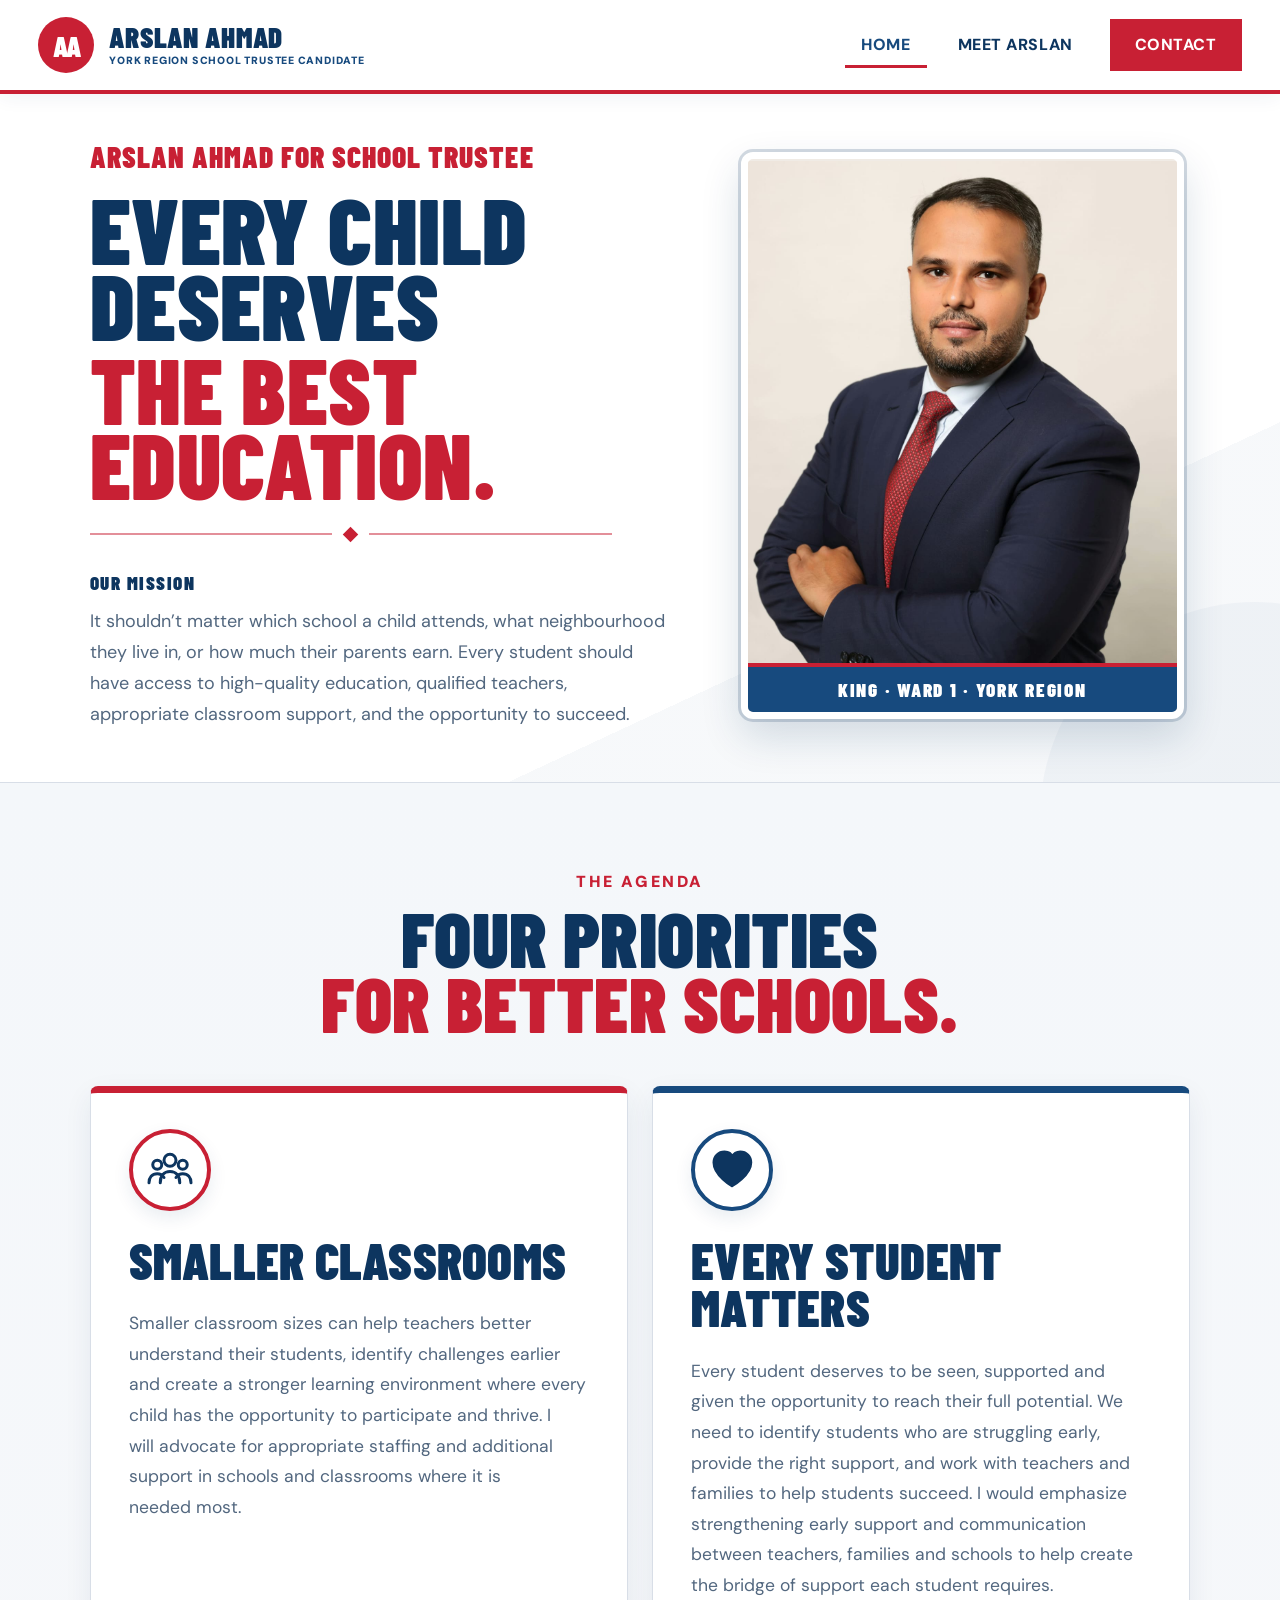
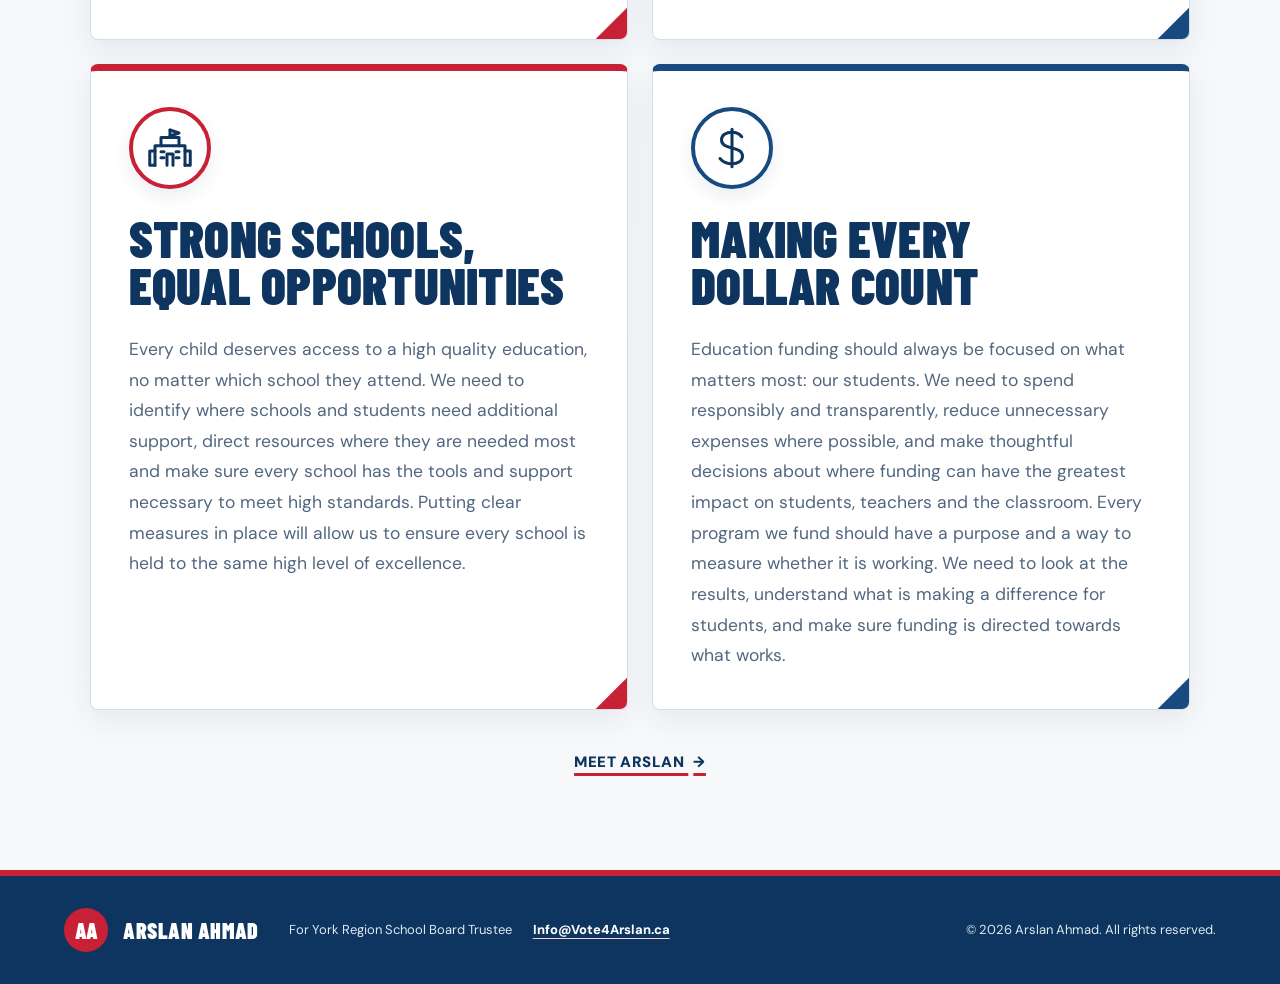
==== index.html @ 0a4aeed9 "update campaign slogan and volunteer sign up" ====
<!doctype html>
<html lang="en">

<head>
  <meta charset="UTF-8" />

  <meta
    name="viewport"
    content="width=device-width, initial-scale=1.0"
  />

  <meta
    name="description"
    content="Arslan Ahmad for York Region School Trustee — Every child deserves the best education."
  />

  <title>Arslan Ahmad | School Trustee Candidate</title>

  <link rel="preconnect" href="https://fonts.googleapis.com" />
  <link rel="preconnect" href="https://fonts.gstatic.com" crossorigin />

  <link
    href="https://fonts.googleapis.com/css2?family=Barlow+Condensed:wght@600;700;800;900&family=DM+Sans:wght@400;500;600;700;800&display=swap"
    rel="stylesheet"
  />

  <link
    rel="stylesheet"
    href="styles.css?v=20260819-9"
  />

  <link
    rel="stylesheet"
    href="home.css?v=20260819-9"
  />
</head>


<body>

  <!-- =========================
       HEADER
       ========================= -->

  <header class="site-header">

    <a
      class="brand"
      href="index.html"
      aria-label="Arslan Ahmad home"
    >

      <span class="brand-mark">
        AA
      </span>

      <span class="brand-copy">

        <strong>
          Arslan Ahmad
        </strong>

        <small>
          York Region School Trustee Candidate
        </small>

      </span>

    </a>


    <button
      class="menu-toggle"
      aria-label="Open navigation"
      aria-expanded="false"
    >
      <i></i>
      <i></i>
    </button>


    <nav aria-label="Main navigation">

      <a
        href="index.html"
        aria-current="page"
      >
        Home
      </a>

      <a href="about.html">
        Meet Arslan
      </a>

      <a
        class="nav-cta"
        href="contact.html"
      >
        Contact
      </a>

    </nav>

  </header>



  <main>

    <!-- =========================
         HERO
         ========================= -->

    <section
      class="home-hero"
      aria-labelledby="home-title"
    >

      <div class="hero-copy">

        <p class="hero-candidate-label">
          ARSLAN AHMAD FOR SCHOOL TRUSTEE
        </p>


        <h1 id="home-title">

          <span class="headline-blue">
            EVERY CHILD DESERVES
          </span>

          <span class="headline-red">
            THE BEST EDUCATION.
          </span>

        </h1>


        <div
          class="hero-accent"
          aria-hidden="true"
        >
          <span></span>
          <i></i>
          <span></span>
        </div>


        <div class="hero-mission">

          <p class="mission-label">
            OUR MISSION
          </p>

          <p>
            It shouldn’t matter which school a child attends,
            what neighbourhood they live in, or how much their
            parents earn. Every student should have access to
            high-quality education, qualified teachers,
            appropriate classroom support, and the opportunity
            to succeed.
          </p>

        </div>

      </div>


      <div class="hero-photo-column">

        <div class="hero-photo-wrap">

          <img
            class="hero-photo"
            src="arslan-ahmad.jpg"
            alt="Arslan Ahmad, candidate for York Region School Trustee"
          />

          <div class="hero-location">
            KING · WARD 1 · YORK REGION
          </div>

        </div>

      </div>

    </section>



    <!-- =========================
         FOUR PRIORITIES
         ========================= -->

    <section
      class="home-priorities"
      id="priorities"
      aria-labelledby="priorities-title"
    >

      <header class="priority-heading">

        <p class="eyebrow">
          THE AGENDA
        </p>

        <h2 id="priorities-title">
          FOUR PRIORITIES
          <span>FOR BETTER SCHOOLS.</span>
        </h2>

      </header>



      <div class="priority-grid">


        <!-- PRIORITY 1 -->

        <article class="priority-card">

          <div
            class="priority-icon"
            aria-hidden="true"
          >

            <svg
              viewBox="0 0 64 64"
              role="img"
            >
              <circle cx="32" cy="19" r="8"></circle>
              <circle cx="15" cy="25" r="6"></circle>
              <circle cx="49" cy="25" r="6"></circle>

              <path d="M19 49c0-9 5-15 13-15s13 6 13 15"></path>
              <path d="M4 49c0-7 4-12 11-12 4 0 7 2 9 5"></path>
              <path d="M60 49c0-7-4-12-11-12-4 0-7 2-9 5"></path>
            </svg>

          </div>


          <h3>
            Smaller classrooms
          </h3>

          <p>
            Smaller classroom sizes can help teachers better
            understand their students, identify challenges earlier
            and create a stronger learning environment where every
            child has the opportunity to participate and thrive.
            I will advocate for appropriate staffing and additional
            support in schools and classrooms where it is needed most.
          </p>

        </article>



        <!-- PRIORITY 2 -->

        <article class="priority-card">

          <div
            class="priority-icon"
            aria-hidden="true"
          >

            <svg
              viewBox="0 0 64 64"
              role="img"
            >
              <path
                d="M32 53S8 39 8 22c0-8 6-14 14-14 5 0 9 3 10 7 2-4 6-7 11-7 8 0 14 6 14 14 0 17-25 31-25 31Z"
              ></path>
            </svg>

          </div>


          <h3>
            Every student matters
          </h3>

          <p>
            Every student deserves to be seen, supported and given
            the opportunity to reach their full potential. We need
            to identify students who are struggling early, provide
            the right support, and work with teachers and families
            to help students succeed. I would emphasize strengthening
            early support and communication between teachers, families
            and schools to help create the bridge of support each
            student requires.
          </p>

        </article>



        <!-- PRIORITY 3 -->

        <article class="priority-card">

          <div
            class="priority-icon"
            aria-hidden="true"
          >

            <svg
              viewBox="0 0 64 64"
              role="img"
            >
              <path d="M12 55V29h40v26"></path>

              <path d="M20 29V18h24v11"></path>

              <path d="M28 55V40h8v15"></path>

              <path d="M12 36H5v19h7"></path>
              <path d="M52 36h7v19h-7"></path>

              <path d="M32 18V8"></path>
              <path d="M32 8l12 4-12 4"></path>

              <path d="M20 37h4"></path>
              <path d="M40 37h4"></path>
              <path d="M20 45h4"></path>
              <path d="M40 45h4"></path>
            </svg>

          </div>


          <h3>
            Strong schools,<br />
            equal opportunities
          </h3>

          <p>
            Every child deserves access to a high quality education,
            no matter which school they attend. We need to identify
            where schools and students need additional support,
            direct resources where they are needed most and make
            sure every school has the tools and support necessary
            to meet high standards. Putting clear measures in place
            will allow us to ensure every school is held to the same
            high level of excellence.
          </p>

        </article>



        <!-- PRIORITY 4 -->

        <article class="priority-card">

          <div
            class="priority-icon"
            aria-hidden="true"
          >

            <svg
              viewBox="0 0 64 64"
              role="img"
            >
              <path d="M32 7v50"></path>

              <path
                d="M45 17c-3-4-7-6-13-6-8 0-14 4-14 10 0 7 6 9 14 11 8 2 14 4 14 11 0 6-6 10-14 10-7 0-12-2-16-7"
              ></path>
            </svg>

          </div>


          <h3>
            Making every<br />
            dollar count
          </h3>

          <p>
            Education funding should always be focused on what
            matters most: our students. We need to spend responsibly
            and transparently, reduce unnecessary expenses where
            possible, and make thoughtful decisions about where
            funding can have the greatest impact on students,
            teachers and the classroom. Every program we fund
            should have a purpose and a way to measure whether it
            is working. We need to look at the results, understand
            what is making a difference for students, and make sure
            funding is directed towards what works.
          </p>

        </article>


      </div>


      <a
        class="priority-more"
        href="about.html"
      >
        Meet Arslan
        <span>→</span>
      </a>

    </section>

  </main>



  <!-- =========================
       FOOTER
       ========================= -->

  <footer>

    <a
      class="brand"
      href="index.html"
    >

      <span class="brand-mark">
        AA
      </span>

      <span class="brand-copy">

        <strong>
          Arslan Ahmad
        </strong>

        <small>
          York Region School Trustee Candidate
        </small>

      </span>

    </a>


    <div class="footer-meta">

      <p>
        For York Region School Board Trustee
      </p>

      <a href="mailto:Info@Vote4Arslan.ca">
        Info@Vote4Arslan.ca
      </a>

    </div>


    <p class="footer-copy">
      © <span id="year"></span>
      Arslan Ahmad. All rights reserved.
    </p>

  </footer>


  <script src="script.js"></script>

</body>

</html>
---- styles.css ----
:root {
  --navy: #174A7E;
  --navy-deep: #0D355F;
  --navy-soft: #356A98;

  --red: #C82034;
  --red-dark: #A9182A;
  --red-soft: #F3D2D8;

  --white: #FFFFFF;
  --off-white: #F7F8FA;
  --ink: #172033;
  --muted: #52677F;
  --line: #D8DEE7;

  --focus: #F0B323;

  --shadow: 0 20px 50px rgba(13, 53, 95, 0.10);
}


/* =========================
   GLOBAL
   ========================= */

* {
  box-sizing: border-box;
}

html {
  scroll-behavior: smooth;
}

body {
  margin: 0;

  background: var(--off-white);
  color: var(--ink);

  font-family: 'DM Sans', sans-serif;

  /*
    Increased from the smaller previous
    sizing for better readability.
  */
  font-size: 18px;
  line-height: 1.7;
}

img {
  display: block;
  max-width: 100%;
}

a,
button,
input {
  transition:
    color 0.18s ease,
    background-color 0.18s ease,
    border-color 0.18s ease,
    transform 0.18s ease,
    box-shadow 0.18s ease;
}

a:focus-visible,
button:focus-visible,
input:focus-visible {
  outline: 3px solid var(--focus);
  outline-offset: 4px;
}

::selection {
  background: var(--red-soft);
  color: var(--navy-deep);
}

h1,
h2,
h3 {
  font-family: 'Barlow Condensed', sans-serif;
  text-transform: uppercase;
}

p {
  text-wrap: pretty;
}

.eyebrow {
  margin: 0 0 14px;

  color: var(--red);

  font-size: 14px;
  font-weight: 900;

  letter-spacing: 0.16em;

  text-transform: uppercase;
}


/* =========================
   HEADER
   ========================= */

.site-header {
  position: relative;
  z-index: 50;

  min-height: 94px;

  display: flex;
  align-items: stretch;
  justify-content: space-between;

  background: var(--white);

  border-bottom: 4px solid var(--red);

  box-shadow:
    0
    4px
    18px
    rgba(13, 53, 95, 0.06);
}


/* =========================
   BRAND
   ========================= */

.brand {
  display: flex;
  align-items: center;

  gap: 15px;

  padding:
    15px
    max(3vw, 28px);

  color: var(--navy-deep);

  text-decoration: none;
  text-transform: uppercase;
}

.brand-mark {
  width: 56px;
  height: 56px;

  display: grid;
  place-items: center;

  flex: 0 0 auto;

  border-radius: 50%;

  background: var(--red);
  color: var(--white);

  font-family: 'Barlow Condensed', sans-serif;

  font-size: 29px;
  font-weight: 900;

  line-height: 1;

  letter-spacing: -0.04em;
}

.brand-copy {
  display: grid;

  gap: 4px;

  line-height: 1;
}

.brand-copy strong {
  color: var(--navy-deep);

  font-family: 'Barlow Condensed', sans-serif;

  font-size: 29px;
  font-weight: 900;

  letter-spacing: 0.025em;
}

.brand-copy small {
  color: var(--navy);

  /*
    Bigger because the subtitle is important,
    especially now that it includes Candidate.
  */
  font-size: 10.5px;
  font-weight: 900;

  line-height: 1.2;

  letter-spacing: 0.075em;
}


/* =========================
   NAVIGATION
   ========================= */

.site-header nav {
  display: flex;
  align-items: center;

  gap: 15px;

  padding:
    0
    max(3vw, 28px);
}

.site-header nav a {
  padding:
    13px
    16px
    10px;

  color: var(--navy-deep);

  border-bottom:
    3px
    solid
    transparent;

  /*
    Increased from the previous 14px.
  */
  font-size: 16px;
  font-weight: 800;

  line-height: 1.2;

  letter-spacing: 0.035em;

  text-decoration: none;
  text-transform: uppercase;
}

.site-header nav a:hover,
.site-header nav a[aria-current="page"] {
  color: var(--navy);

  border-bottom-color: var(--red);
}

.site-header nav .nav-cta {
  margin-left: 6px;

  padding:
    14px
    23px;

  background: var(--red);
  color: var(--white);

  border:
    2px
    solid
    var(--red);
}

.site-header nav .nav-cta:hover,
.site-header nav .nav-cta[aria-current="page"] {
  background: var(--red-dark);
  color: var(--white);

  border-color: var(--red-dark);

  transform: translateY(-1px);
}


/* =========================
   MOBILE MENU
   ========================= */

.menu-toggle {
  display: none;

  align-self: center;

  margin-right: 22px;

  padding: 8px;

  background: transparent;

  border: 0;

  cursor: pointer;
}

.menu-toggle i {
  display: block;

  width: 30px;
  height: 3px;

  margin: 5px 0;

  background: var(--navy-deep);
}


/* =========================
   BUTTONS
   ========================= */

.button {
  display: inline-flex;
  align-items: center;
  justify-content: center;

  gap: 13px;

  min-height: 52px;

  padding:
    14px
    22px;

  border:
    2px
    solid
    transparent;

  font-family: 'DM Sans', sans-serif;

  font-size: 14px;
  font-weight: 900;

  letter-spacing: 0.05em;

  text-decoration: none;
  text-transform: uppercase;

  cursor: pointer;
}

.button-primary {
  background: var(--red);
  color: var(--white);

  border-color: var(--red);
}

.button-primary:hover {
  background: var(--red-dark);

  border-color: var(--red-dark);

  transform: translateY(-2px);
}

.button-light {
  background: var(--white);
  color: var(--navy-deep);

  border-color: var(--white);
}

.button-light:hover {
  background: var(--red-soft);

  border-color: var(--red-soft);

  transform: translateY(-2px);
}


/* =========================
   FOOTER
   ========================= */

footer {
  display: grid;

  grid-template-columns:
    auto
    1fr
    auto;

  align-items: center;

  gap: 30px;

  padding:
    32px
    max(5vw, 30px);

  background: var(--navy-deep);
  color: #DFE8F1;

  border-top:
    6px
    solid
    var(--red);

  font-size: 13px;
}

footer .brand {
  padding: 0;
}

footer .brand-mark {
  width: 44px;
  height: 44px;

  font-size: 22px;
}

footer .brand-copy strong {
  color: var(--white);

  font-size: 22px;
}

footer .brand-copy small {
  display: none;
}

.footer-meta {
  display: flex;
  align-items: center;

  gap: 21px;
}

footer p {
  margin: 0;
}

footer a:not(.brand) {
  color: var(--white);

  font-weight: 800;

  text-decoration-color: var(--red-soft);

  text-underline-offset: 4px;
}

footer a:not(.brand):hover {
  color: var(--red-soft);
}

.footer-copy {
  text-align: right;
}


/* =========================
   ACCESSIBILITY
   ========================= */

.sr-only {
  position: absolute;

  width: 1px;
  height: 1px;

  padding: 0;
  margin: -1px;

  overflow: hidden;

  clip: rect(0, 0, 0, 0);

  white-space: nowrap;

  border: 0;
}


/* =========================
   TABLET / MOBILE
   ========================= */

@media (max-width: 900px) {

  .site-header {
    min-height: 80px;
  }

  .brand {
    padding:
      12px
      20px;
  }

  .brand-mark {
    width: 48px;
    height: 48px;

    font-size: 24px;
  }

  .brand-copy strong {
    font-size: 24px;
  }

  .brand-copy small {
    display: none;
  }

  .menu-toggle {
    display: block;
  }

  .site-header nav {
    display: none;

    position: absolute;

    top: 80px;

    left: 0;
    right: 0;

    flex-direction: column;
    align-items: stretch;

    gap: 3px;

    padding: 22px;

    background: var(--white);

    border-bottom:
      5px
      solid
      var(--red);

    box-shadow: var(--shadow);
  }

  .site-header nav.open {
    display: flex;
  }

  .site-header nav a {
    padding:
      14px
      11px;

    font-size: 17px;

    border-bottom:
      1px
      solid
      var(--line);
  }

  .site-header nav .nav-cta {
    margin:
      8px
      0
      0;

    text-align: center;
  }

  footer {
    grid-template-columns: 1fr;

    gap: 16px;
  }

  .footer-meta {
    flex-wrap: wrap;
  }

  .footer-copy {
    text-align: left;
  }
}


@media (max-width: 520px) {

  body {
    font-size: 17px;
  }

  .brand-copy strong {
    font-size: 21px;
  }

  footer {
    padding:
      27px
      22px;
  }
}
---- home.css ----
/* =========================================================
   HOMEPAGE HERO
   ========================================================= */

.home-hero {
  position: relative;

  display: grid;

  grid-template-columns:
    minmax(0, 1.12fr)
    minmax(380px, 0.88fr);

  align-items: center;

  gap: clamp(40px, 5vw, 80px);

  padding:
    48px
    max(7vw, 48px)
    52px;

  overflow: hidden;

  background:
    linear-gradient(
      155deg,
      transparent 0%,
      transparent 72%,
      rgba(23, 74, 126, 0.035) 72%,
      rgba(23, 74, 126, 0.035) 100%
    ),
    var(--white);

  border-bottom:
    1px
    solid
    var(--line);
}


.home-hero::after {
  content: '';

  position: absolute;

  width: 430px;
  height: 430px;

  right: -190px;
  bottom: -250px;

  border-radius: 50%;

  background:
    rgba(23, 74, 126, 0.035);

  pointer-events: none;
}


/* =========================
   HERO COPY
   ========================= */

.hero-copy {
  position: relative;

  z-index: 2;

  width: 100%;
  max-width: 850px;
}


.hero-candidate-label {
  margin:
    0
    0
    20px;

  color: var(--red);

  font-family:
    'Barlow Condensed',
    sans-serif;

  font-size:
    clamp(25px, 2.3vw, 35px);

  font-weight: 900;

  line-height: 1;

  letter-spacing: 0.035em;

  text-transform: uppercase;
}


/* =========================
   MAIN SLOGAN
   ========================= */

.hero-copy h1 {
  margin: 0;

  font-family:
    'Barlow Condensed',
    sans-serif;

  font-size:
    clamp(72px, 7.2vw, 112px);

  font-weight: 900;

  line-height: 0.82;

  letter-spacing: 0.005em;

  text-transform: uppercase;
}


.hero-copy h1 span {
  display: block;
}


.headline-blue {
  color: var(--navy-deep);
}


.headline-red {
  margin-top: 8px;

  color: var(--red);
}


/* =========================
   ACCENT DIVIDER
   ========================= */

.hero-accent {
  display: flex;

  align-items: center;

  gap: 13px;

  width: min(590px, 90%);

  margin-top: 27px;
}


.hero-accent span {
  height: 2px;

  flex: 1;

  background: var(--red);

  opacity: 0.5;
}


.hero-accent i {
  width: 11px;
  height: 11px;

  flex: 0 0 auto;

  background: var(--red);

  transform: rotate(45deg);
}


/* =========================
   MISSION
   ========================= */

.hero-mission {
  max-width: 680px;

  margin-top: 27px;
}


.mission-label {
  margin:
    0
    0
    7px;

  color: var(--navy-deep);

  font-family:
    'Barlow Condensed',
    sans-serif;

  font-size: 19px;

  font-weight: 900;

  letter-spacing: 0.08em;

  text-transform: uppercase;
}


.hero-mission > p:last-child {
  margin: 0;

  color: var(--muted);

  font-size: 18px;

  line-height: 1.72;
}


/* =========================
   PHOTO
   ========================= */

.hero-photo-column {
  position: relative;

  z-index: 2;

  display: flex;

  align-items: center;
  justify-content: center;

  min-width: 0;
}


.hero-photo-wrap {
  position: relative;

  width: auto;

  height: min(63vh, 600px);

  aspect-ratio: 1249 / 1600;

  max-width: 100%;

  background: #F0EBE5;

  border:
    7px
    solid
    var(--white);

  border-radius: 12px;

  outline:
    3px
    solid
    rgba(13, 53, 95, 0.18);

  box-shadow:
    0
    17px
    40px
    rgba(13, 53, 95, 0.16);

  overflow: hidden;
}


.hero-photo {
  width: 100%;
  height: 100%;

  object-fit: contain;

  object-position: center;
}


.hero-location {
  position: absolute;

  left: 0;
  right: 0;
  bottom: 0;

  padding:
    13px
    15px;

  background: var(--navy);

  color: var(--white);

  font-family:
    'Barlow Condensed',
    sans-serif;

  font-size:
    clamp(16px, 1.5vw, 20px);

  font-weight: 900;

  line-height: 1;

  letter-spacing: 0.09em;

  text-align: center;

  text-transform: uppercase;

  border-top:
    4px
    solid
    var(--red);
}


/* =========================================================
   PRIORITIES
   ========================================================= */

.home-priorities {
  padding:
    85px
    max(7vw, 40px)
    95px;

  background:
    linear-gradient(
      to bottom,
      #F4F7FA,
      var(--off-white)
    );
}


/* =========================
   PRIORITY HEADING
   ========================= */

.priority-heading {
  width: min(950px, 100%);

  margin: 0 auto;

  text-align: center;
}


.priority-heading .eyebrow {
  margin-bottom: 10px;

  font-size: 16px;
}


.priority-heading h2 {
  margin: 0;

  color: var(--navy-deep);

  font-size:
    clamp(58px, 6vw, 88px);

  font-weight: 900;

  line-height: 0.85;

  letter-spacing: 0.005em;
}


.priority-heading h2 span {
  display: block;

  color: var(--red);
}


/* =========================================================
   PRIORITY GRID
   ========================================================= */

.priority-grid {
  display: grid;

  grid-template-columns:
    repeat(2, minmax(0, 1fr));

  gap: 24px;

  width: min(1220px, 100%);

  margin:
    50px
    auto
    0;
}


/* =========================
   PRIORITY CARD
   ========================= */

.priority-card {
  position: relative;

  min-height: 470px;

  padding:
    36px
    38px
    38px;

  overflow: hidden;

  background: var(--white);

  border:
    1px
    solid
    var(--line);

  border-top:
    7px
    solid
    var(--red);

  border-radius: 8px;

  box-shadow:
    0
    10px
    28px
    rgba(13, 53, 95, 0.075);
}


.priority-card:nth-child(even) {
  border-top-color: var(--navy);
}


/* =========================
   FLYER-STYLE ICONS
   ========================= */

.priority-icon {
  width: 82px;
  height: 82px;

  display: grid;

  place-items: center;

  margin-bottom: 25px;

  border-radius: 50%;

  background: var(--white);

  border:
    4px
    solid
    var(--red);

  color: var(--navy-deep);

  box-shadow:
    0
    7px
    18px
    rgba(13, 53, 95, 0.09);
}


.priority-card:nth-child(even)
.priority-icon {
  border-color: var(--navy);
}


.priority-icon svg {
  width: 48px;
  height: 48px;

  fill: none;

  stroke: currentColor;

  stroke-width: 4;

  stroke-linecap: round;

  stroke-linejoin: round;
}


/* Heart works better filled */

.priority-card:nth-child(2)
.priority-icon svg {
  fill: var(--navy-deep);

  stroke: var(--navy-deep);
}


/* =========================
   CARD TITLES
   ========================= */

.priority-card h3 {
  margin: 0;

  color: var(--navy-deep);

  font-size:
    clamp(39px, 4vw, 53px);

  font-weight: 900;

  line-height: 0.93;

  letter-spacing: 0.005em;
}


/* =========================
   CARD TEXT
   ========================= */

.priority-card p {
  margin:
    25px
    0
    0;

  color: var(--muted);

  font-size: 17.5px;

  line-height: 1.75;
}


/* Decorative corner */

.priority-card::after {
  content: '';

  position: absolute;

  right: -27px;
  bottom: -27px;

  width: 50px;
  height: 50px;

  background: var(--red);

  transform: rotate(45deg);
}


.priority-card:nth-child(even)::after {
  background: var(--navy);
}


/* =========================
   MEET ARSLAN LINK
   ========================= */

.priority-more {
  display: block;

  width: max-content;
  max-width: 100%;

  margin:
    40px
    auto
    0;

  color: var(--navy-deep);

  font-size: 15px;

  font-weight: 900;

  letter-spacing: 0.04em;

  text-decoration: underline;

  text-decoration-color: var(--red);

  text-decoration-thickness: 3px;

  text-underline-offset: 6px;

  text-transform: uppercase;
}


.priority-more span {
  margin-left: 5px;
}


.priority-more:hover {
  color: var(--red);
}


/* =========================================================
   TABLET
   ========================================================= */

@media (max-width: 1050px) {

  .home-hero {
    grid-template-columns:
      minmax(0, 1fr)
      minmax(320px, 0.8fr);

    gap: 38px;

    padding-top: 55px;
    padding-bottom: 60px;
  }


  .hero-copy h1 {
    font-size:
      clamp(64px, 7vw, 90px);
  }


  .hero-candidate-label {
    font-size: 24px;
  }


  .hero-photo-wrap {
    height:
      min(58vh, 530px);
  }


  .priority-card {
    min-height: 0;
  }

}


/* =========================================================
   MOBILE
   ========================================================= */

@media (max-width: 760px) {

  .home-hero {
    grid-template-columns: 1fr;

    gap: 38px;

    padding:
      45px
      22px
      58px;
  }


  .hero-copy {
    max-width: none;
  }


  .hero-candidate-label {
    margin-bottom: 17px;

    font-size: 22px;
  }


  .hero-copy h1 {
    font-size:
      clamp(54px, 16vw, 73px);
  }


  .hero-accent {
    margin-top: 23px;
  }


  .hero-mission > p:last-child {
    font-size: 17px;
  }


  .hero-photo-wrap {
    width:
      min(100%, 430px);

    height: auto;

    aspect-ratio:
      1249 / 1600;
  }


  .hero-location {
    font-size: 14px;
  }


  .home-priorities {
    padding:
      68px
      22px
      78px;
  }


  .priority-heading {
    text-align: left;
  }


  .priority-heading .eyebrow {
    font-size: 14px;
  }


  .priority-heading h2 {
    font-size: 57px;
  }


  .priority-grid {
    grid-template-columns: 1fr;

    margin-top: 38px;
  }


  .priority-card {
    min-height: 0;

    padding:
      30px
      25px
      30px;
  }


  .priority-icon {
    width: 72px;
    height: 72px;

    margin-bottom: 22px;
  }


  .priority-icon svg {
    width: 42px;
    height: 42px;
  }


  .priority-card h3 {
    font-size: 40px;
  }


  .priority-card p {
    font-size: 17px;
  }


  .priority-more {
    margin-left: 0;
  }

}


/* =========================================================
   SMALL PHONES
   ========================================================= */

@media (max-width: 430px) {

  .hero-candidate-label {
    font-size: 19px;
  }


  .hero-copy h1 {
    font-size: 51px;
  }


  .priority-heading h2 {
    font-size: 51px;
  }

}
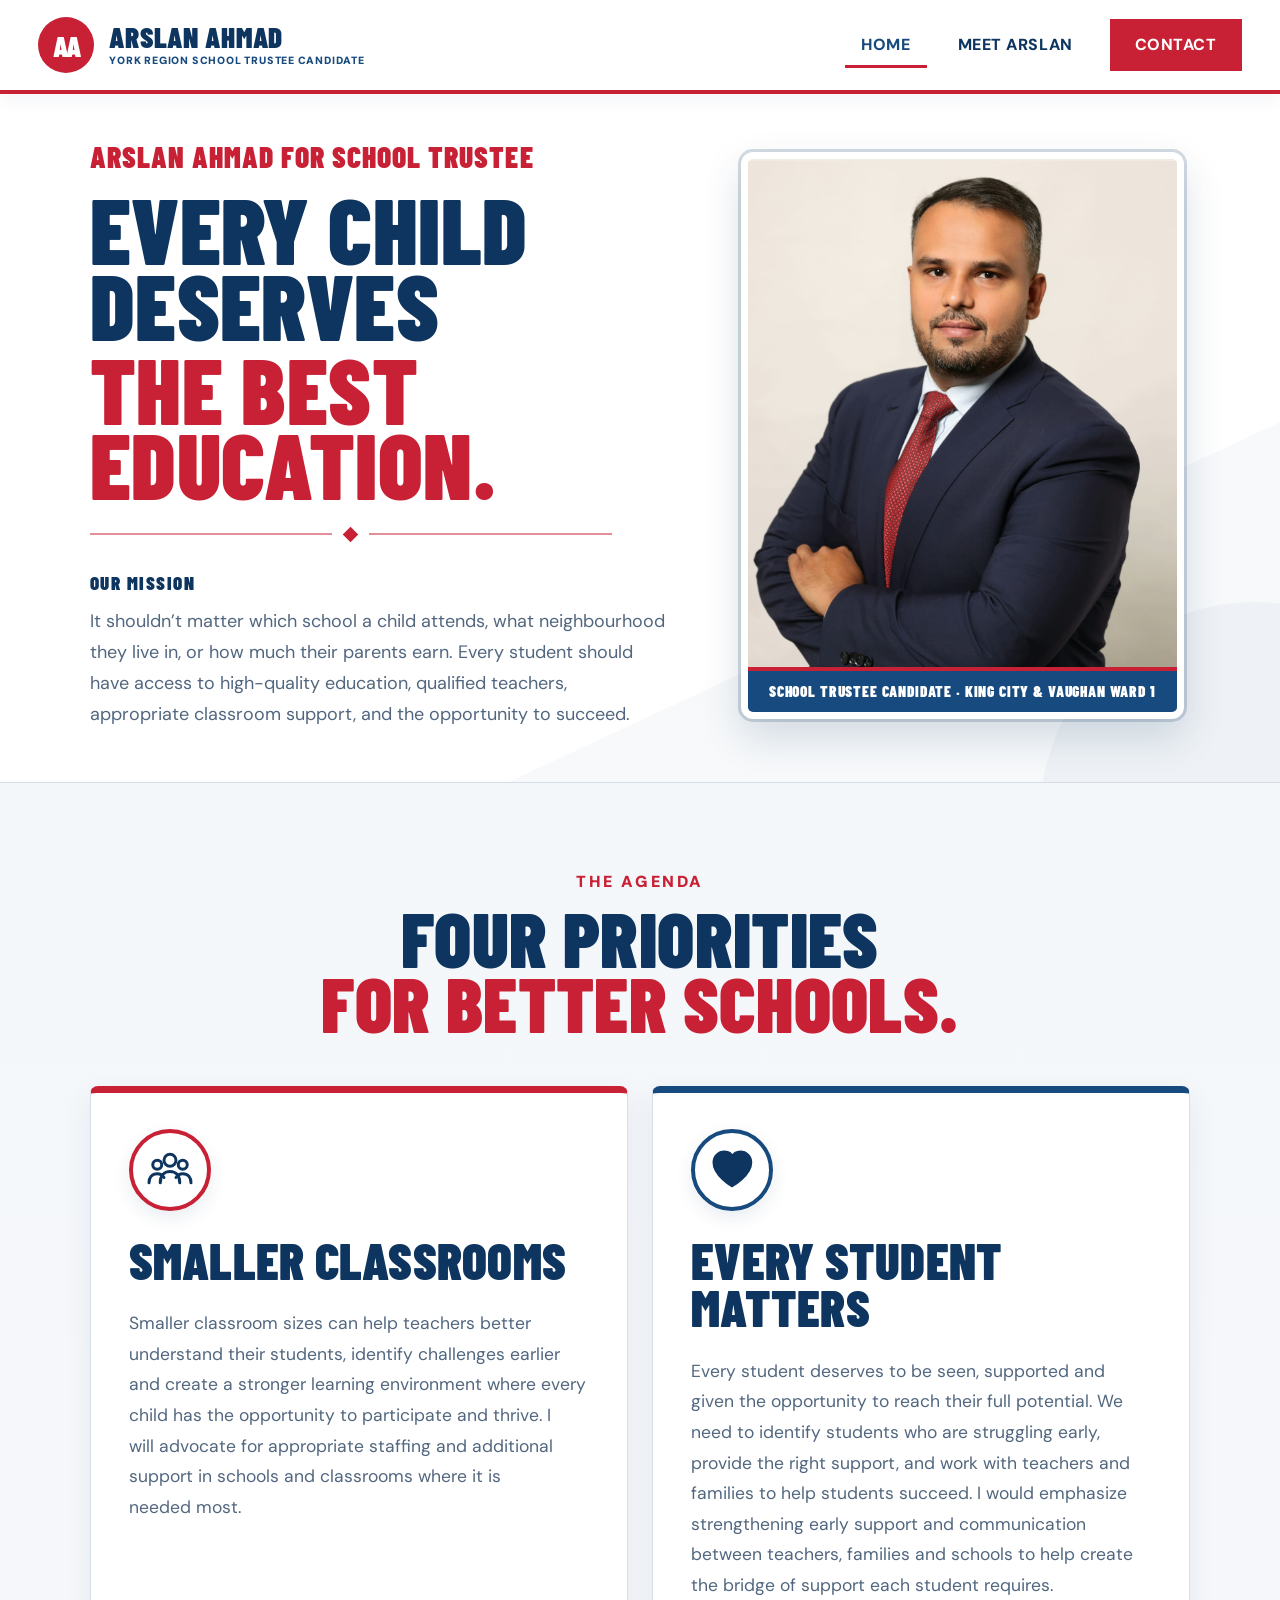
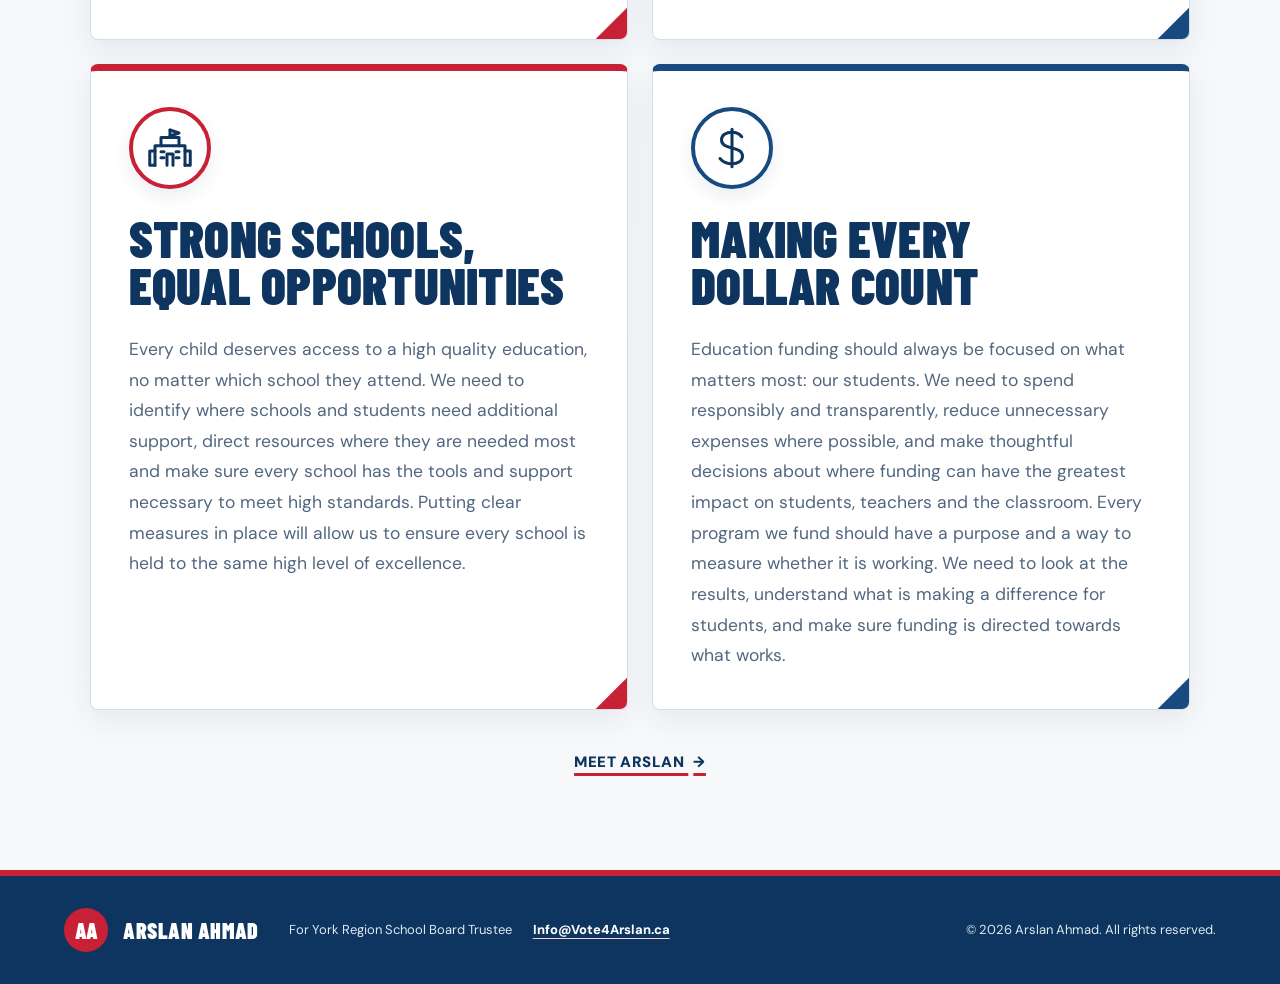
==== commit 63e959cc: "SCHOOL TRUSTEE CANDIDATE · KING CITY & VAUGHAN WARD 1" ====
--- a/index.html
+++ b/index.html
@@ -26,12 +26,12 @@
 
   <link
     rel="stylesheet"
-    href="styles.css?v=20260819-9"
+    href="styles.css?v=20260819-11"
   />
 
   <link
     rel="stylesheet"
-    href="home.css?v=20260819-9"
+    href="home.css?v=20260819-11"
   />
 </head>
 
@@ -49,13 +49,11 @@
       href="index.html"
       aria-label="Arslan Ahmad home"
     >
-
       <span class="brand-mark">
         AA
       </span>
 
       <span class="brand-copy">
-
         <strong>
           Arslan Ahmad
         </strong>
@@ -63,9 +61,7 @@
         <small>
           York Region School Trustee Candidate
         </small>
-
       </span>
-
     </a>
 
 
@@ -116,6 +112,8 @@
       aria-labelledby="home-title"
     >
 
+      <!-- LEFT SIDE -->
+
       <div class="hero-copy">
 
         <p class="hero-candidate-label">
@@ -146,6 +144,8 @@
         </div>
 
 
+        <!-- MISSION STATEMENT -->
+
         <div class="hero-mission">
 
           <p class="mission-label">
@@ -166,6 +166,8 @@
       </div>
 
 
+      <!-- RIGHT SIDE -->
+
       <div class="hero-photo-column">
 
         <div class="hero-photo-wrap">
@@ -177,7 +179,7 @@
           />
 
           <div class="hero-location">
-            KING · WARD 1 · YORK REGION
+            SCHOOL TRUSTEE CANDIDATE · KING CITY &amp; VAUGHAN WARD 1
           </div>
 
         </div>
@@ -206,7 +208,9 @@
 
         <h2 id="priorities-title">
           FOUR PRIORITIES
-          <span>FOR BETTER SCHOOLS.</span>
+          <span>
+            FOR BETTER SCHOOLS.
+          </span>
         </h2>
 
       </header>
@@ -312,9 +316,7 @@
               role="img"
             >
               <path d="M12 55V29h40v26"></path>
-
               <path d="M20 29V18h24v11"></path>
-
               <path d="M28 55V40h8v15"></path>
 
               <path d="M12 36H5v19h7"></path>
--- a/home.css
+++ b/home.css
@@ -286,6 +286,8 @@
 }
 
 
+/* Updated longer photo label */
+
 .hero-location {
   position: absolute;
 
@@ -294,8 +296,8 @@
   bottom: 0;
 
   padding:
-    13px
-    15px;
+    12px
+    14px;
 
   background: var(--navy);
 
@@ -306,13 +308,13 @@
     sans-serif;
 
   font-size:
-    clamp(16px, 1.5vw, 20px);
+    clamp(13px, 1.2vw, 17px);
 
   font-weight: 900;
 
-  line-height: 1;
-
-  letter-spacing: 0.09em;
+  line-height: 1.15;
+
+  letter-spacing: 0.055em;
 
   text-align: center;
 
@@ -506,8 +508,6 @@
 }
 
 
-/* Heart works better filled */
-
 .priority-card:nth-child(2)
 .priority-icon svg {
   fill: var(--navy-deep);
@@ -723,7 +723,13 @@
 
 
   .hero-location {
-    font-size: 14px;
+    padding:
+      10px
+      9px;
+
+    font-size: 12px;
+
+    letter-spacing: 0.035em;
   }
 
 
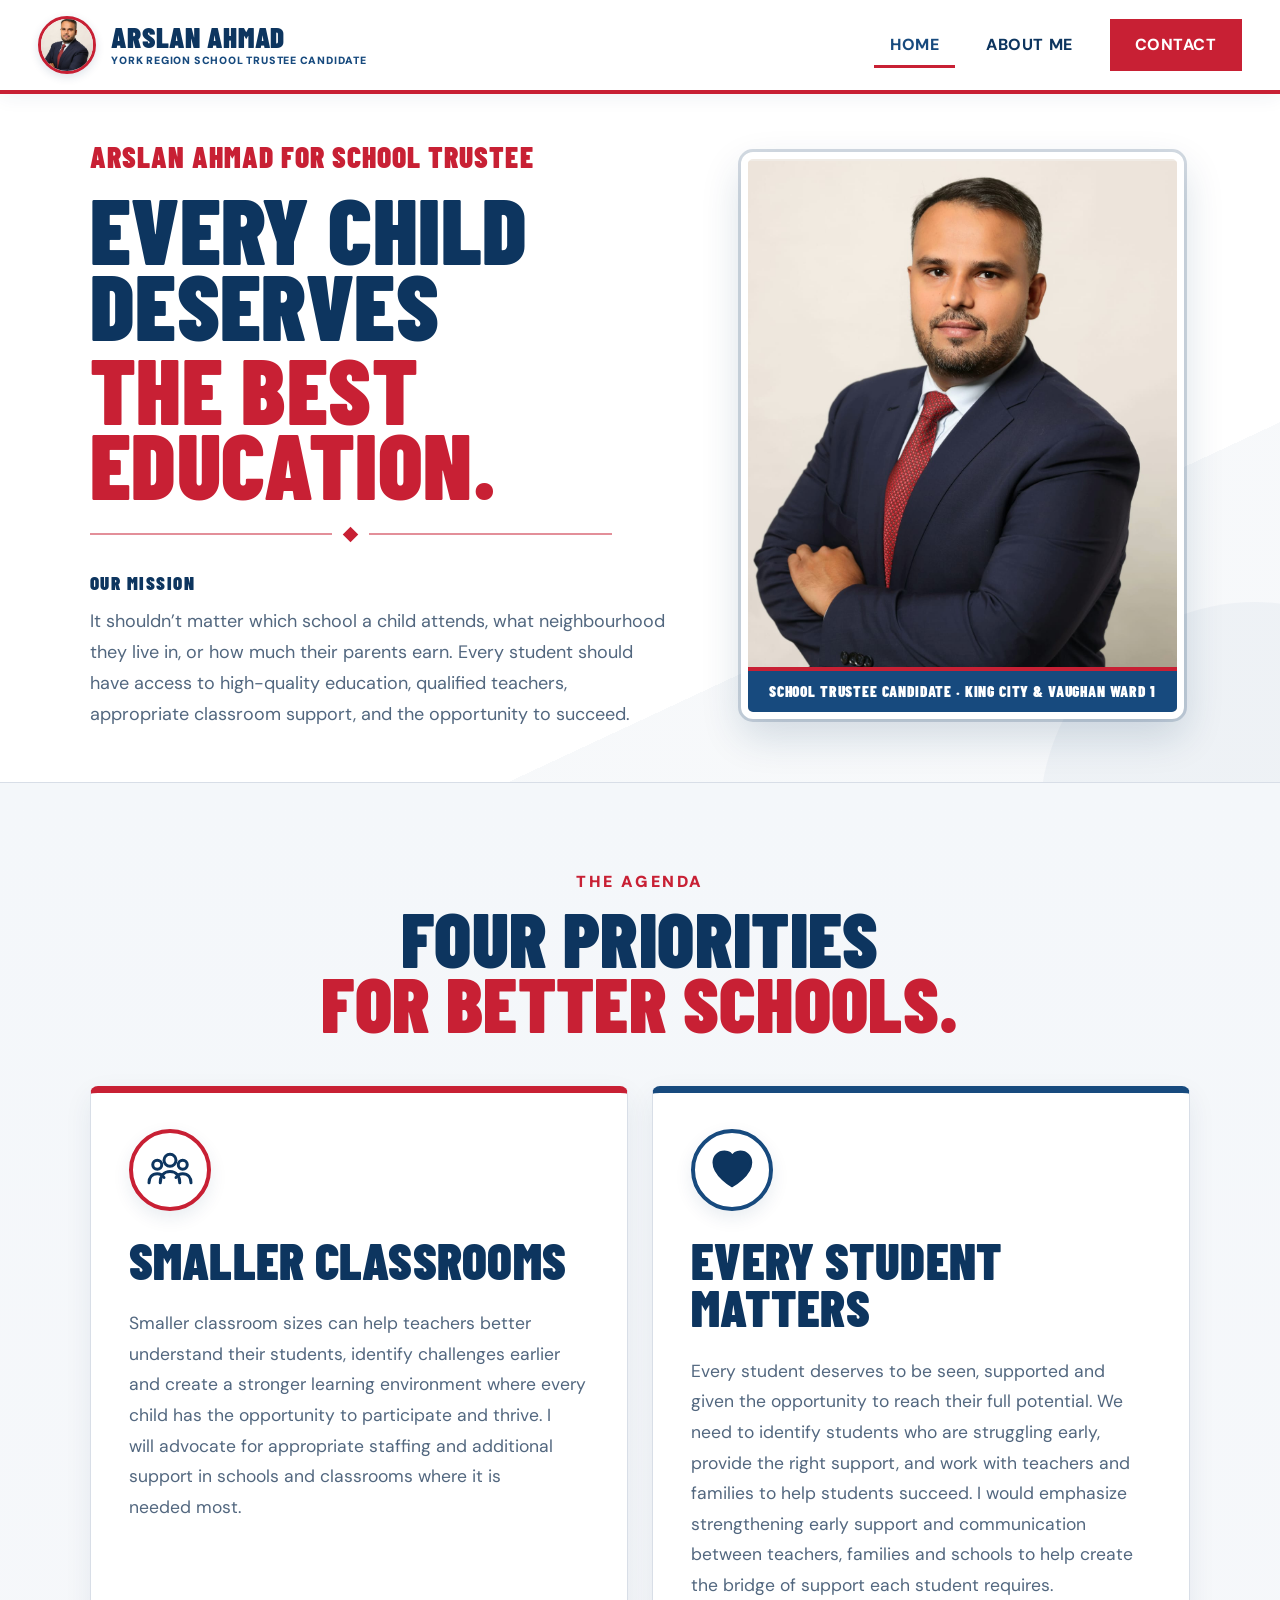
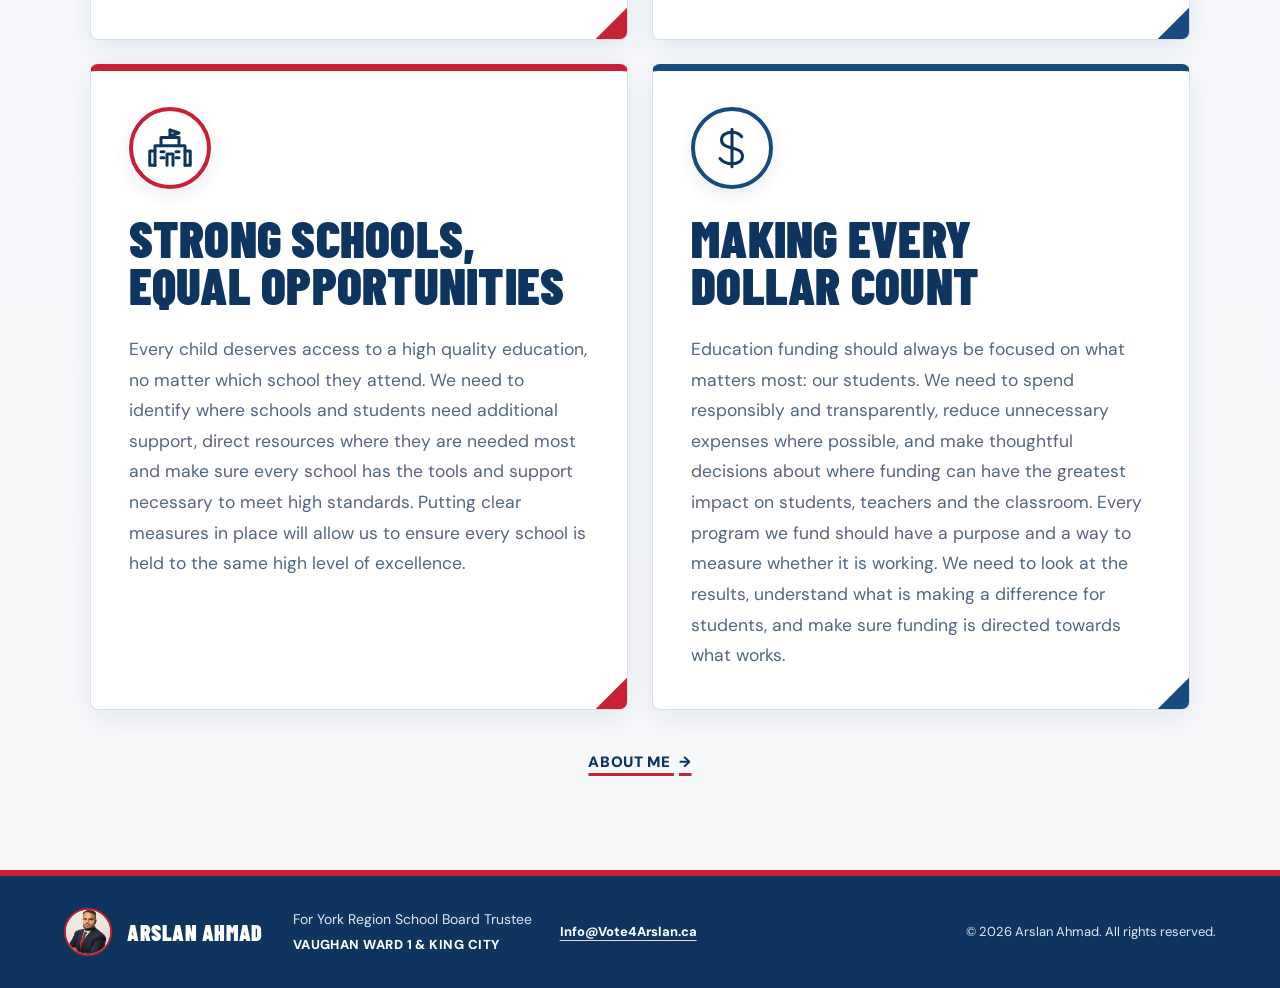
==== commit 5a6fb747: "change to third person, change meet arslan to about me" ====
--- a/index.html
+++ b/index.html
@@ -26,12 +26,12 @@
 
   <link
     rel="stylesheet"
-    href="styles.css?v=20260819-11"
+    href="styles.css?v=20260820-1"
   />
 
   <link
     rel="stylesheet"
-    href="home.css?v=20260819-11"
+    href="home.css?v=20260820-1"
   />
 </head>
 
@@ -49,11 +49,16 @@
       href="index.html"
       aria-label="Arslan Ahmad home"
     >
-      <span class="brand-mark">
-        AA
-      </span>
+
+      <img
+        class="brand-photo"
+        src="arslan-ahmad.jpg"
+        alt=""
+        aria-hidden="true"
+      />
 
       <span class="brand-copy">
+
         <strong>
           Arslan Ahmad
         </strong>
@@ -61,7 +66,9 @@
         <small>
           York Region School Trustee Candidate
         </small>
+
       </span>
+
     </a>
 
 
@@ -85,7 +92,7 @@
       </a>
 
       <a href="about.html">
-        Meet Arslan
+        About Me
       </a>
 
       <a
@@ -111,8 +118,6 @@
       class="home-hero"
       aria-labelledby="home-title"
     >
-
-      <!-- LEFT SIDE -->
 
       <div class="hero-copy">
 
@@ -144,8 +149,6 @@
         </div>
 
 
-        <!-- MISSION STATEMENT -->
-
         <div class="hero-mission">
 
           <p class="mission-label">
@@ -166,7 +169,6 @@
       </div>
 
 
-      <!-- RIGHT SIDE -->
 
       <div class="hero-photo-column">
 
@@ -207,10 +209,13 @@
         </p>
 
         <h2 id="priorities-title">
+
           FOUR PRIORITIES
+
           <span>
             FOR BETTER SCHOOLS.
           </span>
+
         </h2>
 
       </header>
@@ -229,10 +234,7 @@
             aria-hidden="true"
           >
 
-            <svg
-              viewBox="0 0 64 64"
-              role="img"
-            >
+            <svg viewBox="0 0 64 64">
               <circle cx="32" cy="19" r="8"></circle>
               <circle cx="15" cy="25" r="6"></circle>
               <circle cx="49" cy="25" r="6"></circle>
@@ -271,10 +273,7 @@
             aria-hidden="true"
           >
 
-            <svg
-              viewBox="0 0 64 64"
-              role="img"
-            >
+            <svg viewBox="0 0 64 64">
               <path
                 d="M32 53S8 39 8 22c0-8 6-14 14-14 5 0 9 3 10 7 2-4 6-7 11-7 8 0 14 6 14 14 0 17-25 31-25 31Z"
               ></path>
@@ -311,10 +310,7 @@
             aria-hidden="true"
           >
 
-            <svg
-              viewBox="0 0 64 64"
-              role="img"
-            >
+            <svg viewBox="0 0 64 64">
               <path d="M12 55V29h40v26"></path>
               <path d="M20 29V18h24v11"></path>
               <path d="M28 55V40h8v15"></path>
@@ -363,15 +359,14 @@
             aria-hidden="true"
           >
 
-            <svg
-              viewBox="0 0 64 64"
-              role="img"
-            >
+            <svg viewBox="0 0 64 64">
+
               <path d="M32 7v50"></path>
 
               <path
                 d="M45 17c-3-4-7-6-13-6-8 0-14 4-14 10 0 7 6 9 14 11 8 2 14 4 14 11 0 6-6 10-14 10-7 0-12-2-16-7"
               ></path>
+
             </svg>
 
           </div>
@@ -397,15 +392,15 @@
 
         </article>
 
-
       </div>
+
 
 
       <a
         class="priority-more"
         href="about.html"
       >
-        Meet Arslan
+        About Me
         <span>→</span>
       </a>
 
@@ -426,9 +421,12 @@
       href="index.html"
     >
 
-      <span class="brand-mark">
-        AA
-      </span>
+      <img
+        class="brand-photo"
+        src="arslan-ahmad.jpg"
+        alt=""
+        aria-hidden="true"
+      />
 
       <span class="brand-copy">
 
@@ -447,9 +445,17 @@
 
     <div class="footer-meta">
 
-      <p>
-        For York Region School Board Trustee
-      </p>
+      <div class="footer-office">
+
+        <p>
+          For York Region School Board Trustee
+        </p>
+
+        <p>
+          Vaughan Ward 1 &amp; King City
+        </p>
+
+      </div>
 
       <a href="mailto:Info@Vote4Arslan.ca">
         Info@Vote4Arslan.ca
--- a/styles.css
+++ b/styles.css
@@ -39,10 +39,6 @@
 
   font-family: 'DM Sans', sans-serif;
 
-  /*
-    Increased from the smaller previous
-    sizing for better readability.
-  */
   font-size: 18px;
   line-height: 1.7;
 }
@@ -146,56 +142,54 @@
   text-transform: uppercase;
 }
 
-.brand-mark {
-  width: 56px;
-  height: 56px;
-
+
+/* Candidate photo replacing AA logo */
+
+.brand-photo {
+  width: 58px;
+  height: 58px;
+
+  flex: 0 0 auto;
+
+  object-fit: cover;
+  object-position: center 18%;
+
+  border-radius: 50%;
+
+  border: 3px solid var(--red);
+
+  background: var(--white);
+
+  box-shadow:
+    0
+    3px
+    10px
+    rgba(13, 53, 95, 0.14);
+}
+
+
+.brand-copy {
   display: grid;
-  place-items: center;
-
-  flex: 0 0 auto;
-
-  border-radius: 50%;
-
-  background: var(--red);
-  color: var(--white);
+
+  gap: 4px;
+
+  line-height: 1;
+}
+
+.brand-copy strong {
+  color: var(--navy-deep);
 
   font-family: 'Barlow Condensed', sans-serif;
 
   font-size: 29px;
   font-weight: 900;
 
-  line-height: 1;
-
-  letter-spacing: -0.04em;
-}
-
-.brand-copy {
-  display: grid;
-
-  gap: 4px;
-
-  line-height: 1;
-}
-
-.brand-copy strong {
-  color: var(--navy-deep);
-
-  font-family: 'Barlow Condensed', sans-serif;
-
-  font-size: 29px;
-  font-weight: 900;
-
   letter-spacing: 0.025em;
 }
 
 .brand-copy small {
   color: var(--navy);
 
-  /*
-    Bigger because the subtitle is important,
-    especially now that it includes Candidate.
-  */
   font-size: 10.5px;
   font-weight: 900;
 
@@ -233,9 +227,6 @@
     solid
     transparent;
 
-  /*
-    Increased from the previous 14px.
-  */
   font-size: 16px;
   font-weight: 800;
 
@@ -414,11 +405,14 @@
   padding: 0;
 }
 
-footer .brand-mark {
-  width: 44px;
-  height: 44px;
-
-  font-size: 22px;
+
+/* Smaller photo in footer */
+
+footer .brand-photo {
+  width: 48px;
+  height: 48px;
+
+  border-width: 2px;
 }
 
 footer .brand-copy strong {
@@ -430,13 +424,48 @@
 footer .brand-copy small {
   display: none;
 }
+
+
+/* Footer information */
 
 .footer-meta {
   display: flex;
   align-items: center;
 
-  gap: 21px;
-}
+  gap: 28px;
+}
+
+
+.footer-office {
+  display: grid;
+
+  gap: 2px;
+}
+
+
+.footer-office p {
+  margin: 0;
+}
+
+
+.footer-office p:first-child {
+  color: #DFE8F1;
+
+  font-size: 14px;
+}
+
+
+.footer-office p:last-child {
+  color: var(--white);
+
+  font-size: 13px;
+  font-weight: 800;
+
+  letter-spacing: 0.035em;
+
+  text-transform: uppercase;
+}
+
 
 footer p {
   margin: 0;
@@ -500,11 +529,9 @@
       20px;
   }
 
-  .brand-mark {
-    width: 48px;
-    height: 48px;
-
-    font-size: 24px;
+  .brand-photo {
+    width: 49px;
+    height: 49px;
   }
 
   .brand-copy strong {
@@ -575,11 +602,13 @@
   footer {
     grid-template-columns: 1fr;
 
-    gap: 16px;
+    gap: 18px;
   }
 
   .footer-meta {
     flex-wrap: wrap;
+
+    gap: 18px;
   }
 
   .footer-copy {
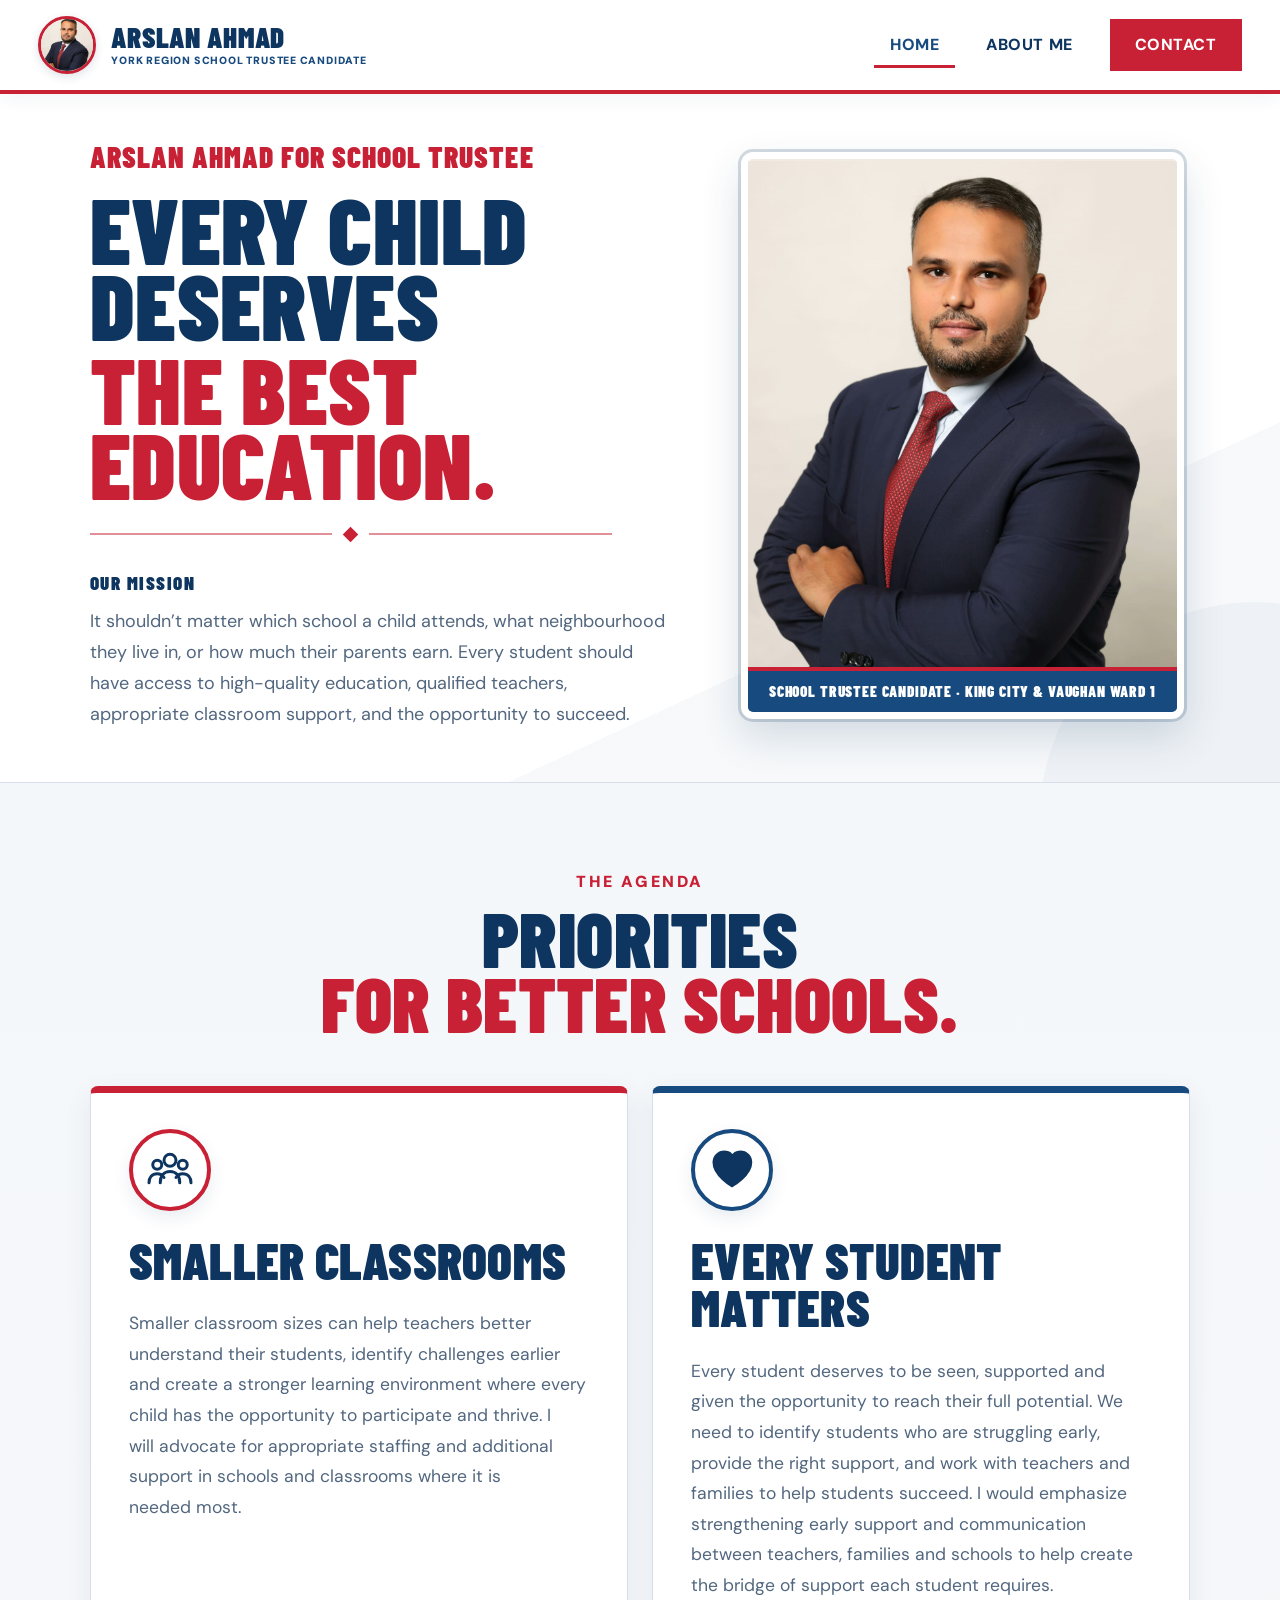
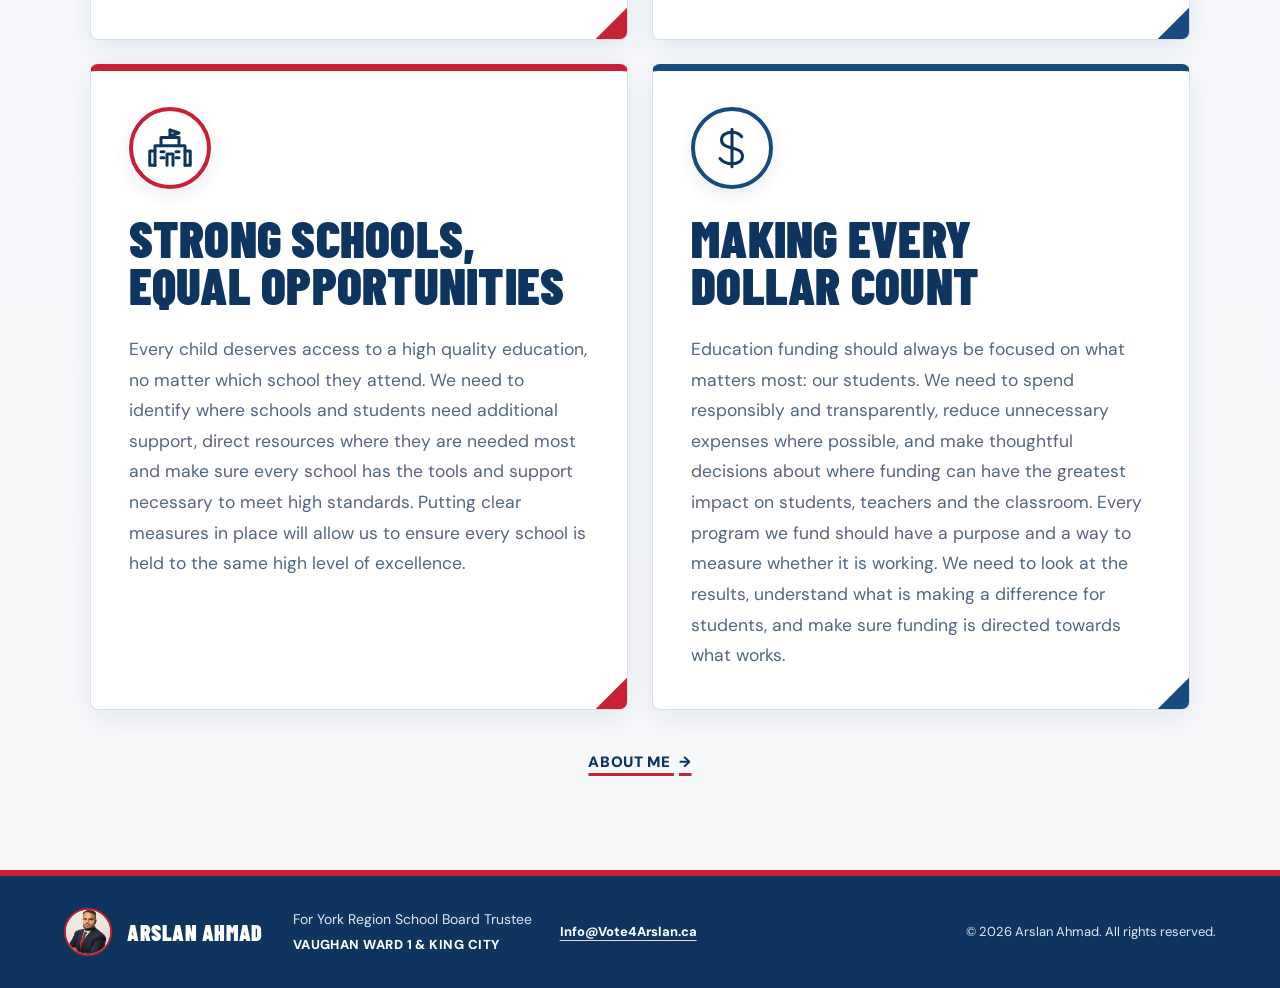
==== commit 50570d74: "remove the word four" ====
--- a/index.html
+++ b/index.html
@@ -210,7 +210,7 @@
 
         <h2 id="priorities-title">
 
-          FOUR PRIORITIES
+          PRIORITIES
 
           <span>
             FOR BETTER SCHOOLS.
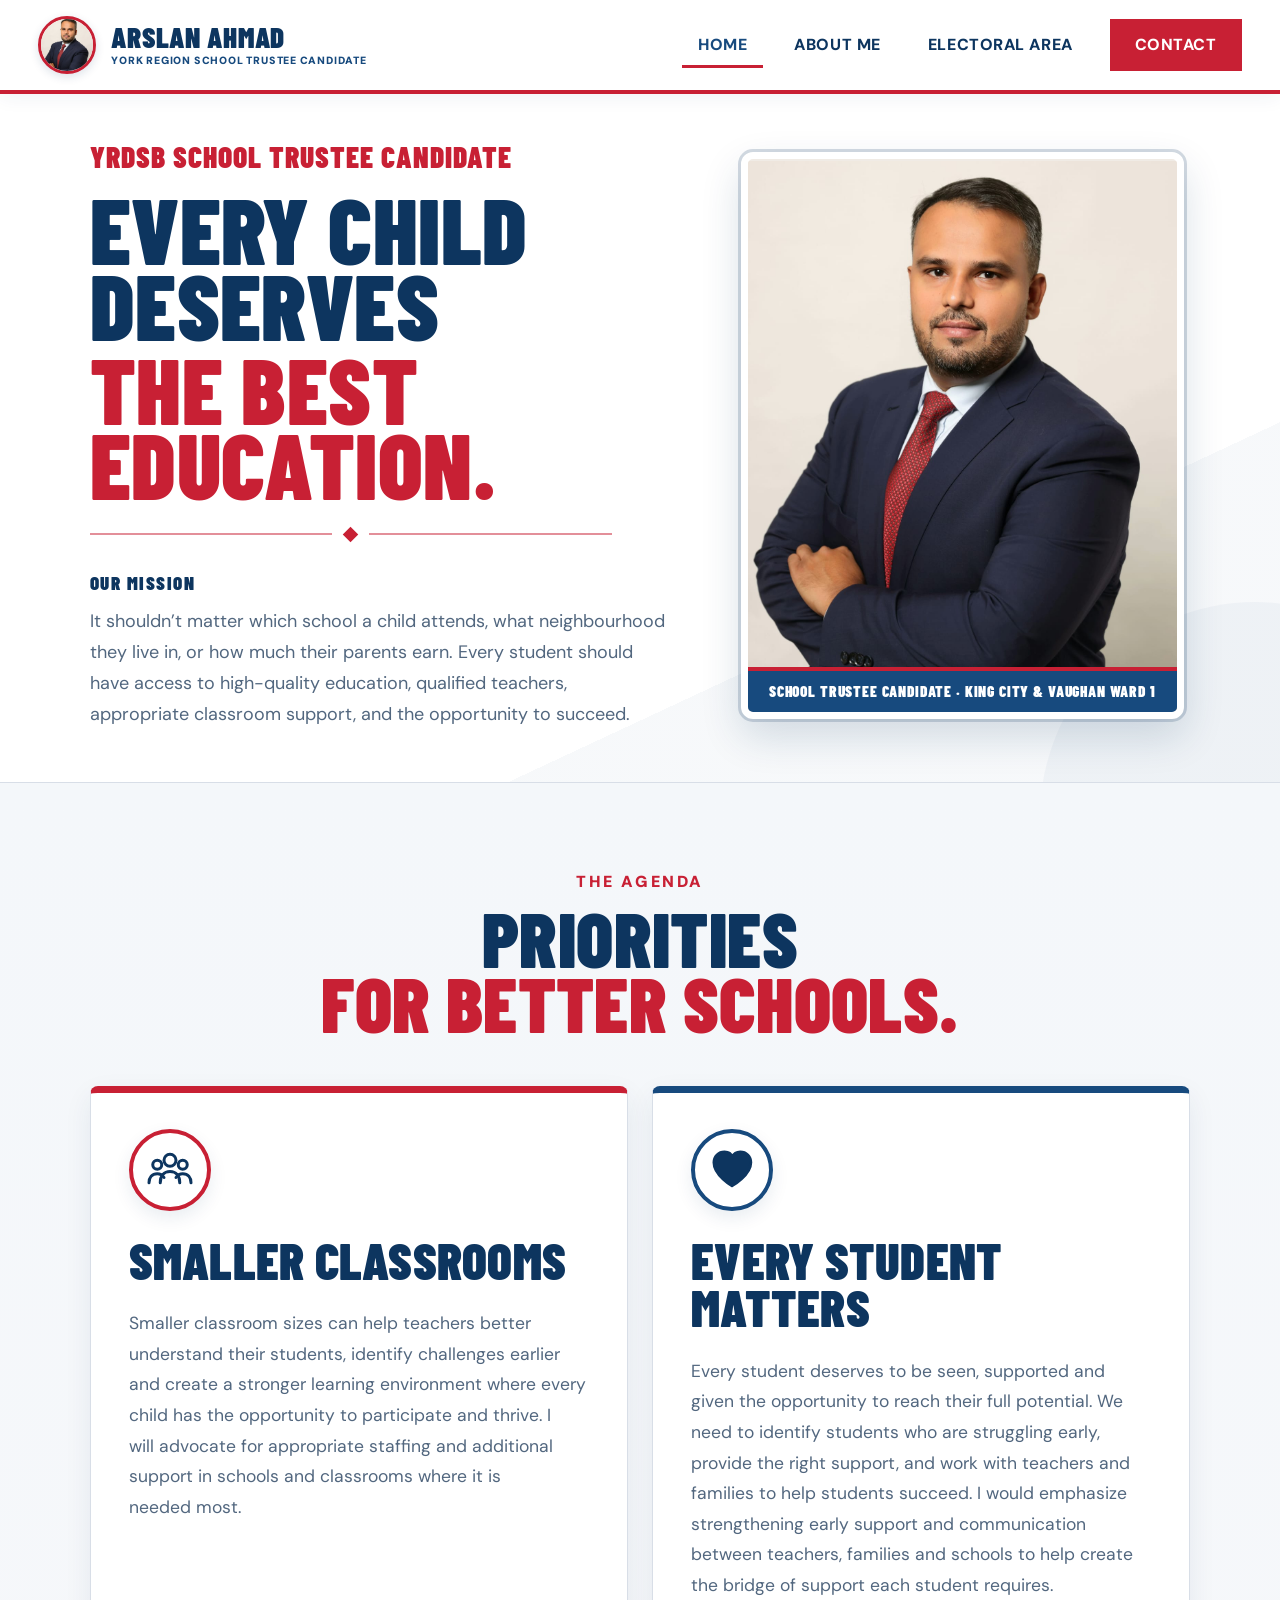
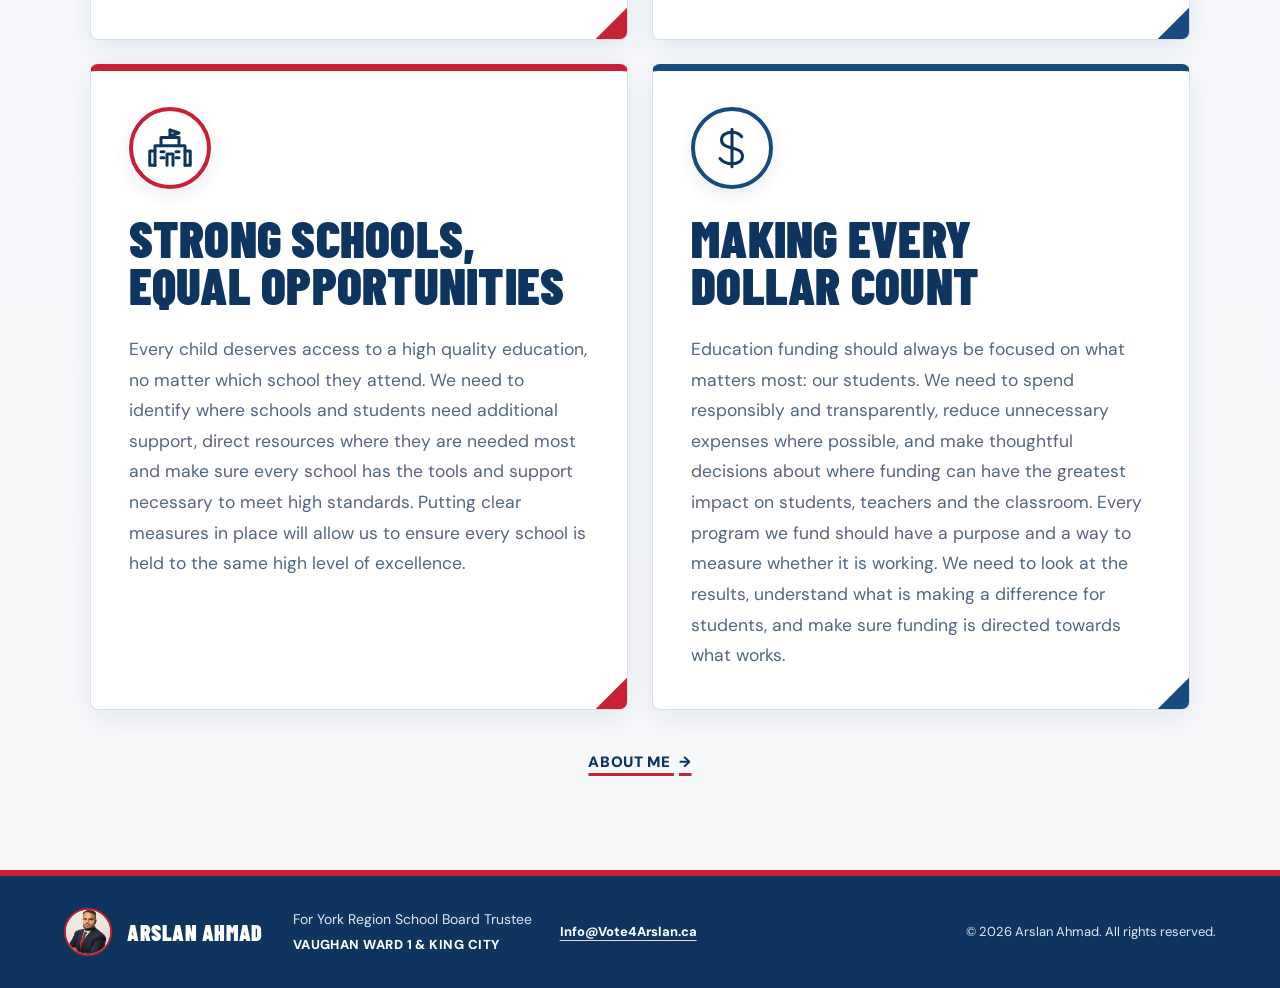
==== commit c2203f7e: "add electoral area, fix contact layout" ====
--- a/index.html
+++ b/index.html
@@ -26,12 +26,12 @@
 
   <link
     rel="stylesheet"
-    href="styles.css?v=20260820-1"
+    href="styles.css?v=20260821-1"
   />
 
   <link
     rel="stylesheet"
-    href="home.css?v=20260820-1"
+    href="home.css?v=20260821-1"
   />
 </head>
 
@@ -95,6 +95,10 @@
         About Me
       </a>
 
+      <a href="electoral-area.html">
+        Electoral Area
+      </a>
+
       <a
         class="nav-cta"
         href="contact.html"
@@ -122,7 +126,7 @@
       <div class="hero-copy">
 
         <p class="hero-candidate-label">
-          ARSLAN AHMAD FOR SCHOOL TRUSTEE
+          YRDSB SCHOOL TRUSTEE CANDIDATE
         </p>
 
 
@@ -193,7 +197,7 @@
 
 
     <!-- =========================
-         FOUR PRIORITIES
+         PRIORITIES
          ========================= -->
 
     <section
@@ -314,13 +318,10 @@
               <path d="M12 55V29h40v26"></path>
               <path d="M20 29V18h24v11"></path>
               <path d="M28 55V40h8v15"></path>
-
               <path d="M12 36H5v19h7"></path>
               <path d="M52 36h7v19h-7"></path>
-
               <path d="M32 18V8"></path>
               <path d="M32 8l12 4-12 4"></path>
-
               <path d="M20 37h4"></path>
               <path d="M40 37h4"></path>
               <path d="M20 45h4"></path>
@@ -434,10 +435,6 @@
           Arslan Ahmad
         </strong>
 
-        <small>
-          York Region School Trustee Candidate
-        </small>
-
       </span>
 
     </a>
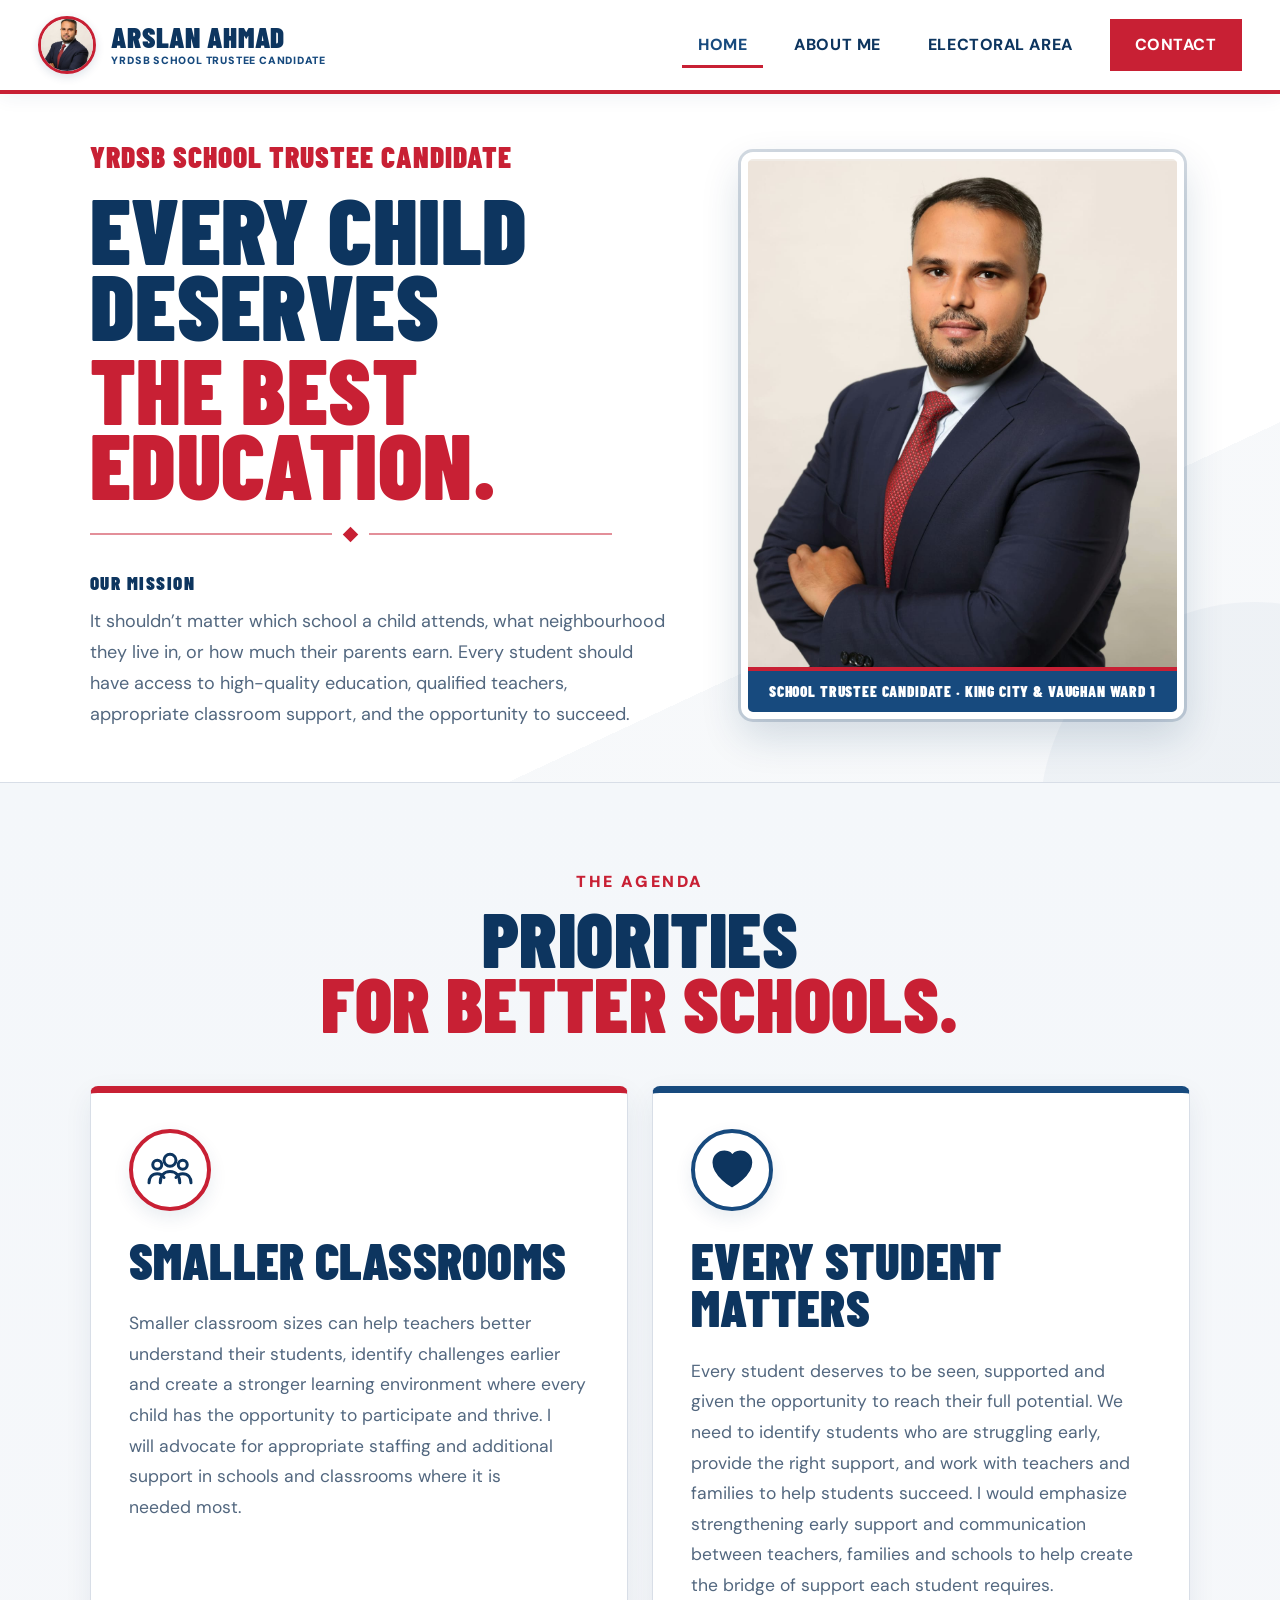
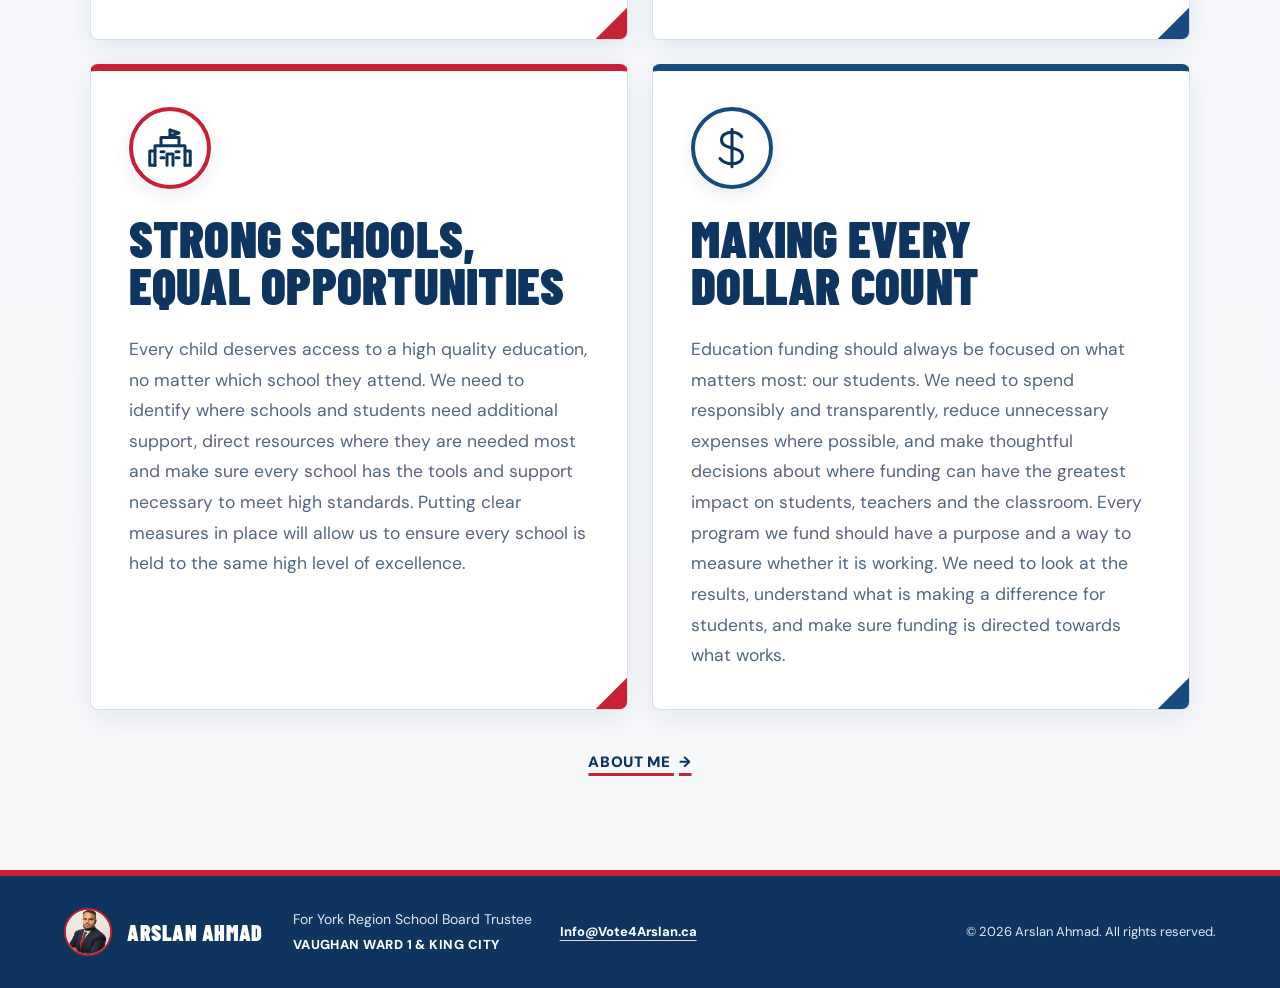
==== commit 14cfff02: "change to YRDSB School Trustee Candidate" ====
--- a/index.html
+++ b/index.html
@@ -64,7 +64,7 @@
         </strong>
 
         <small>
-          York Region School Trustee Candidate
+          YRDSB School Trustee Candidate
         </small>
 
       </span>
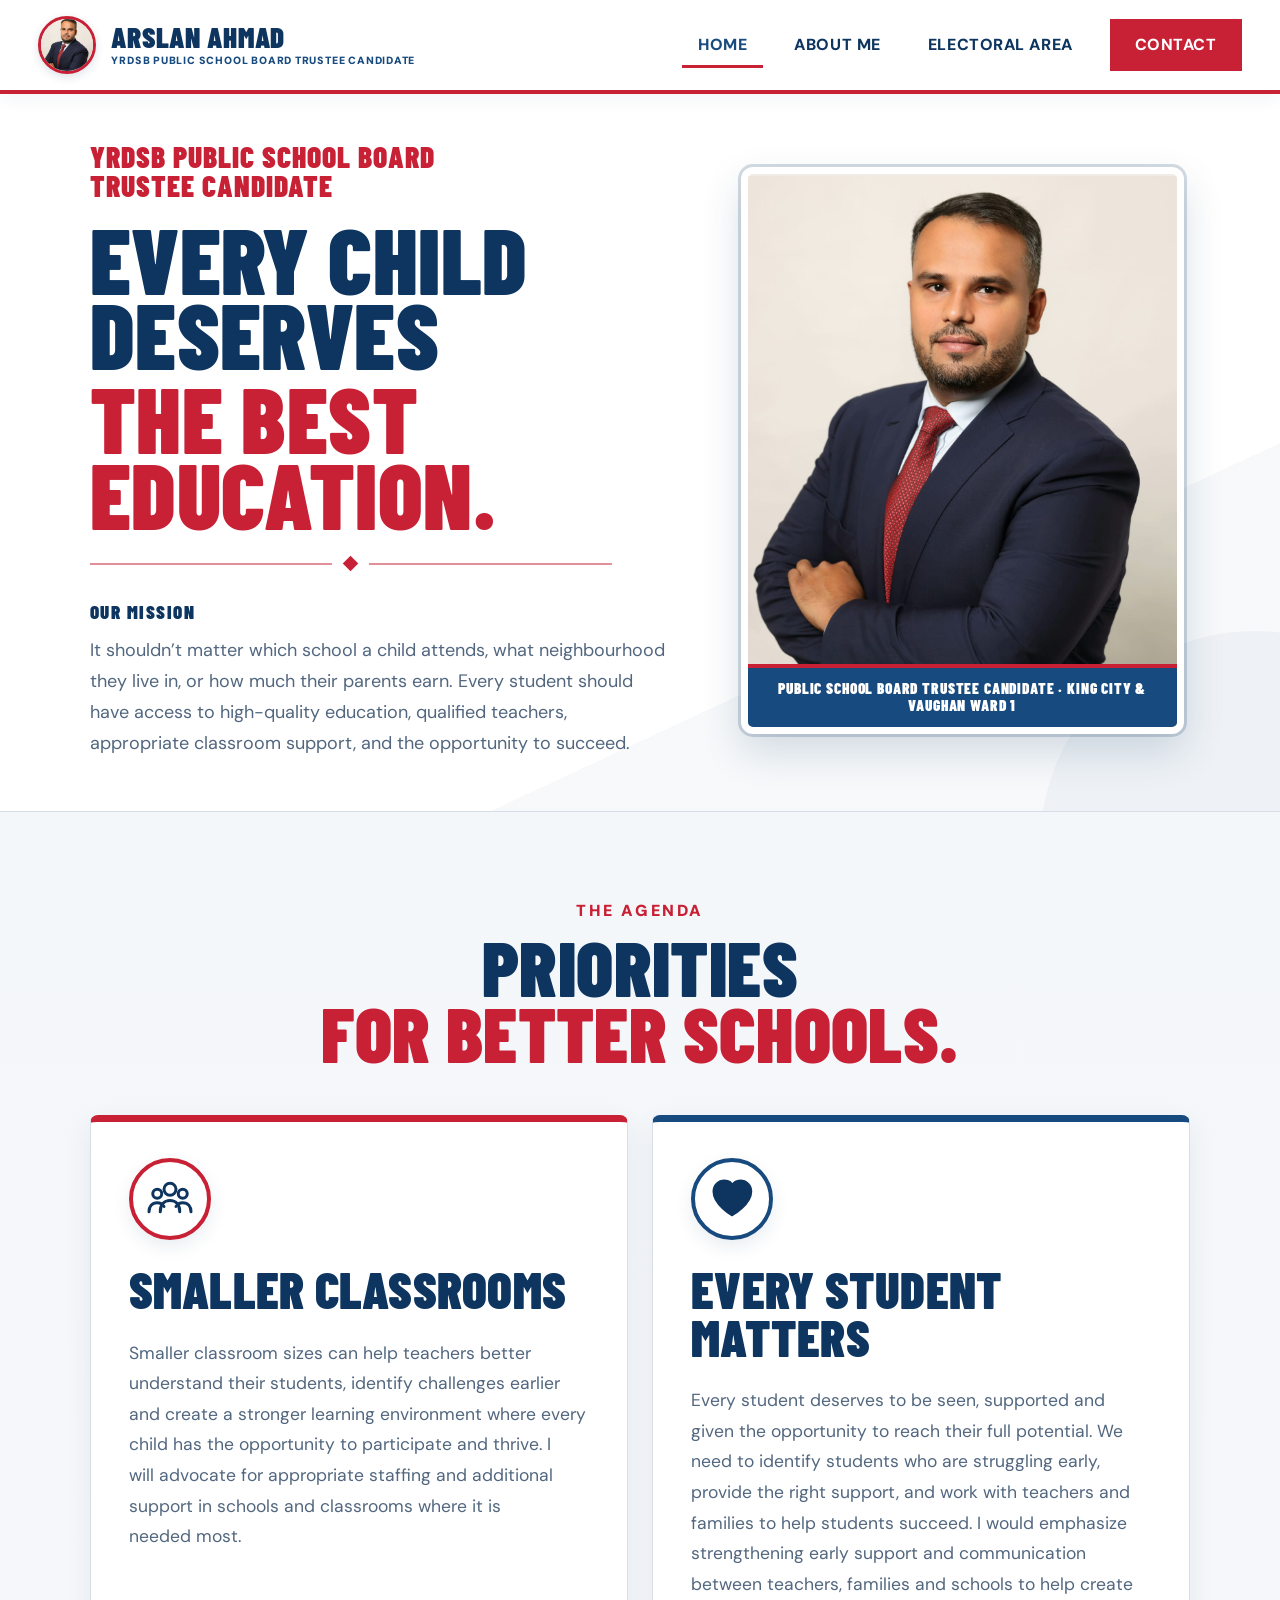
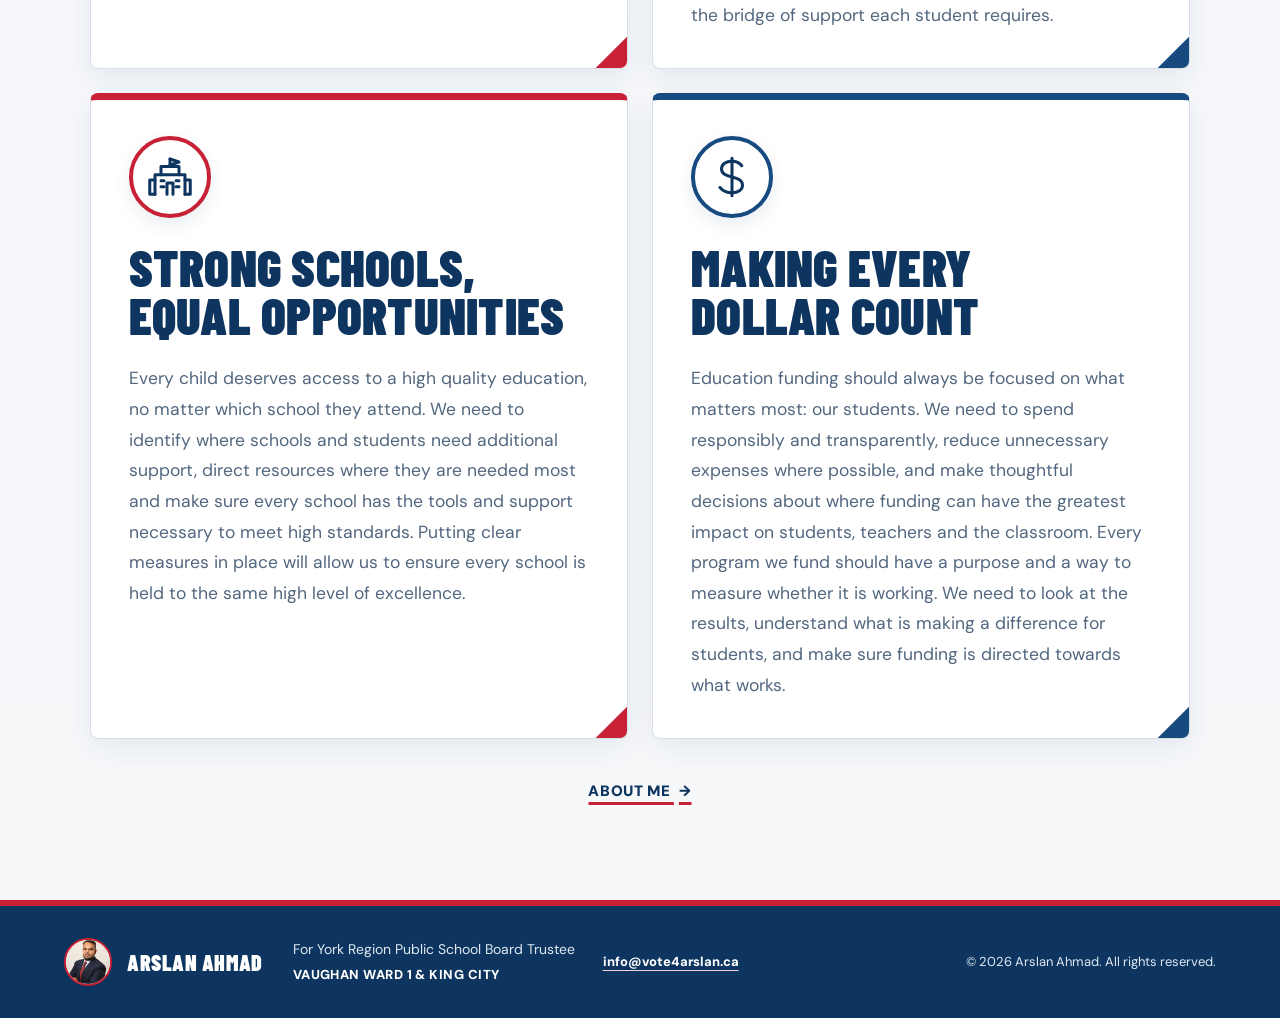
==== commit 8cb7a926: "change to add the word Public in headers and .html files" ====
--- a/index.html
+++ b/index.html
@@ -11,10 +11,10 @@
 
   <meta
     name="description"
-    content="Arslan Ahmad for York Region School Trustee — Every child deserves the best education."
+    content="Arslan Ahmad for YRDSB Public School Board Trustee — Every child deserves the best education."
   />
 
-  <title>Arslan Ahmad | School Trustee Candidate</title>
+  <title>Arslan Ahmad | YRDSB Public School Board Trustee Candidate</title>
 
   <link rel="preconnect" href="https://fonts.googleapis.com" />
   <link rel="preconnect" href="https://fonts.gstatic.com" crossorigin />
@@ -26,12 +26,12 @@
 
   <link
     rel="stylesheet"
-    href="styles.css?v=20260821-1"
+    href="styles.css?v=20260825-1"
   />
 
   <link
     rel="stylesheet"
-    href="home.css?v=20260821-1"
+    href="home.css?v=20260825-1"
   />
 </head>
 
@@ -64,7 +64,7 @@
         </strong>
 
         <small>
-          YRDSB School Trustee Candidate
+          YRDSB Public School Board Trustee Candidate
         </small>
 
       </span>
@@ -76,6 +76,7 @@
       class="menu-toggle"
       aria-label="Open navigation"
       aria-expanded="false"
+      type="button"
     >
       <i></i>
       <i></i>
@@ -126,7 +127,7 @@
       <div class="hero-copy">
 
         <p class="hero-candidate-label">
-          YRDSB SCHOOL TRUSTEE CANDIDATE
+          YRDSB PUBLIC SCHOOL BOARD TRUSTEE CANDIDATE
         </p>
 
 
@@ -181,11 +182,11 @@
           <img
             class="hero-photo"
             src="arslan-ahmad.jpg"
-            alt="Arslan Ahmad, candidate for York Region School Trustee"
+            alt="Arslan Ahmad, YRDSB Public School Board Trustee Candidate"
           />
 
           <div class="hero-location">
-            SCHOOL TRUSTEE CANDIDATE · KING CITY &amp; VAUGHAN WARD 1
+            PUBLIC SCHOOL BOARD TRUSTEE CANDIDATE · KING CITY &amp; VAUGHAN WARD 1
           </div>
 
         </div>
@@ -445,7 +446,7 @@
       <div class="footer-office">
 
         <p>
-          For York Region School Board Trustee
+          For York Region Public School Board Trustee
         </p>
 
         <p>
@@ -454,8 +455,8 @@
 
       </div>
 
-      <a href="mailto:Info@Vote4Arslan.ca">
-        Info@Vote4Arslan.ca
+      <a href="mailto:info@vote4arslan.ca">
+        info@vote4arslan.ca
       </a>
 
     </div>
@@ -469,7 +470,7 @@
   </footer>
 
 
-  <script src="script.js"></script>
+  <script src="script.js?v=20260825-1"></script>
 
 </body>
 
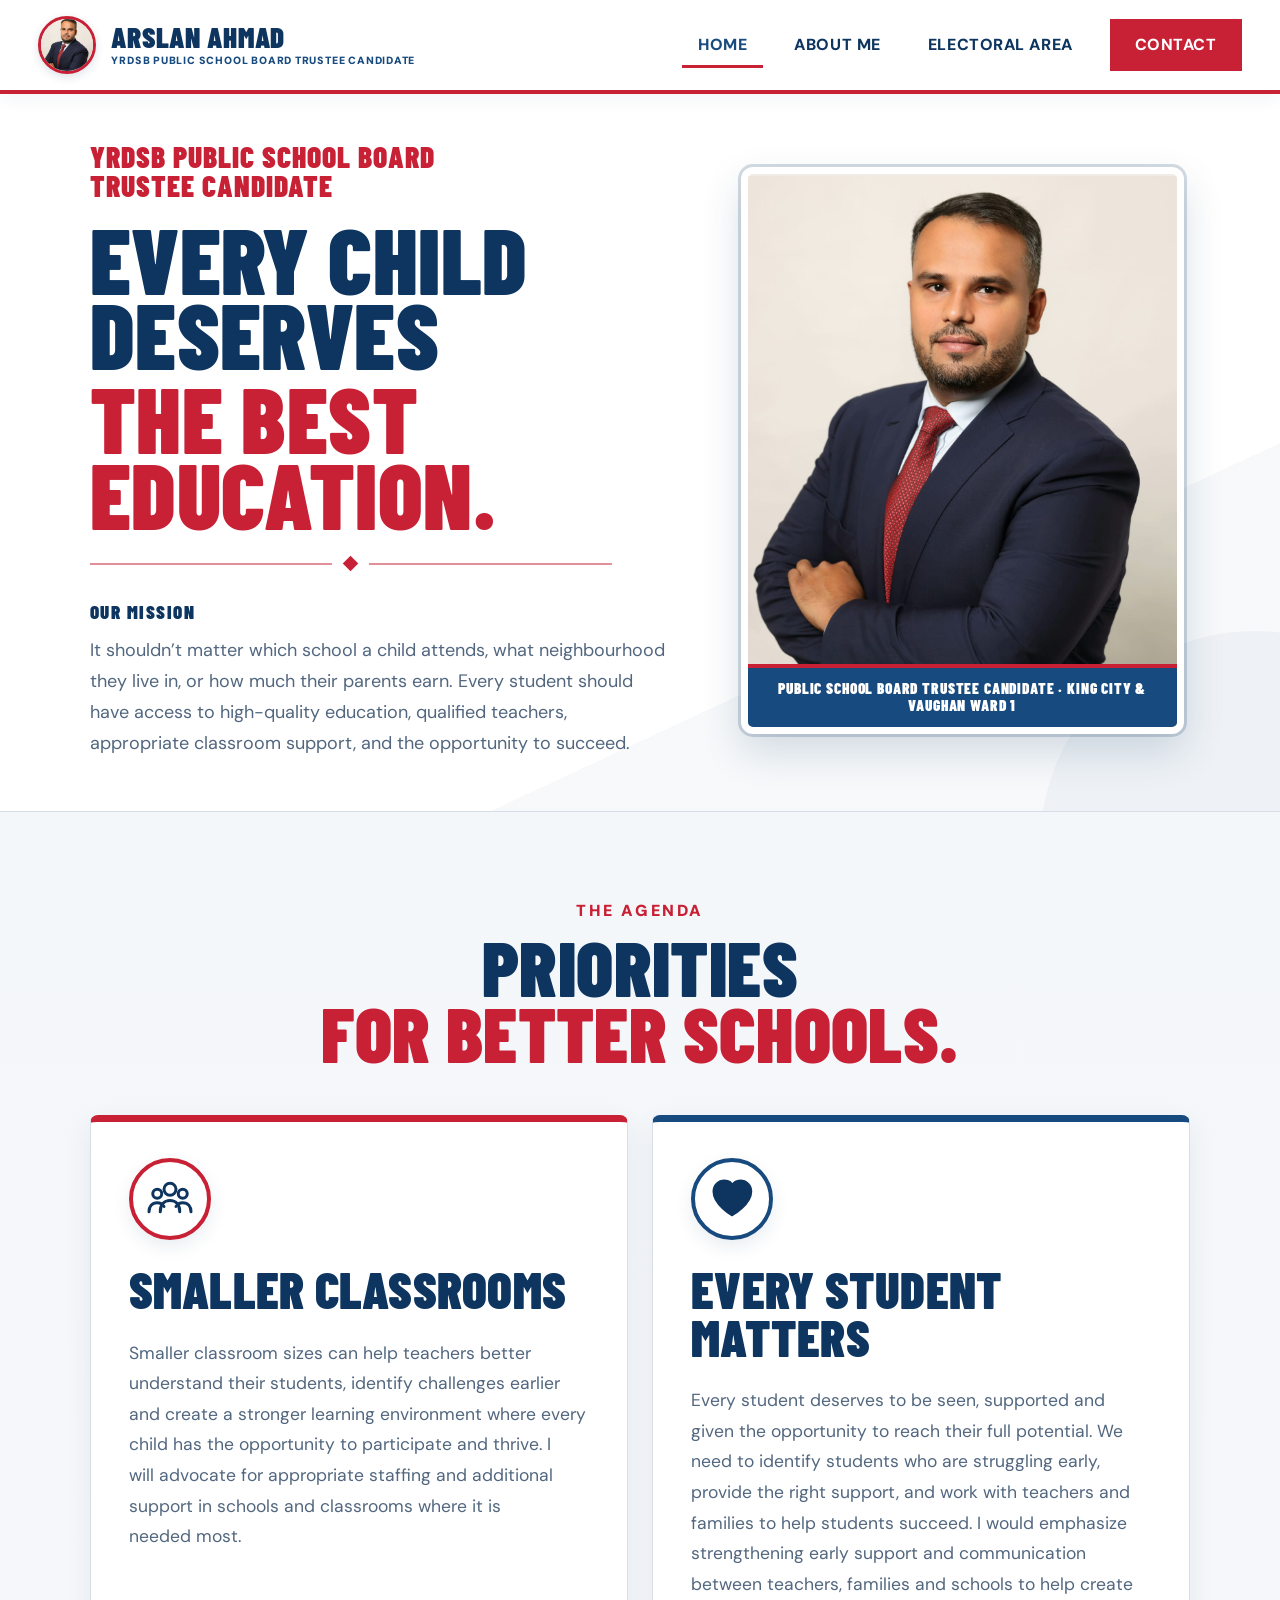
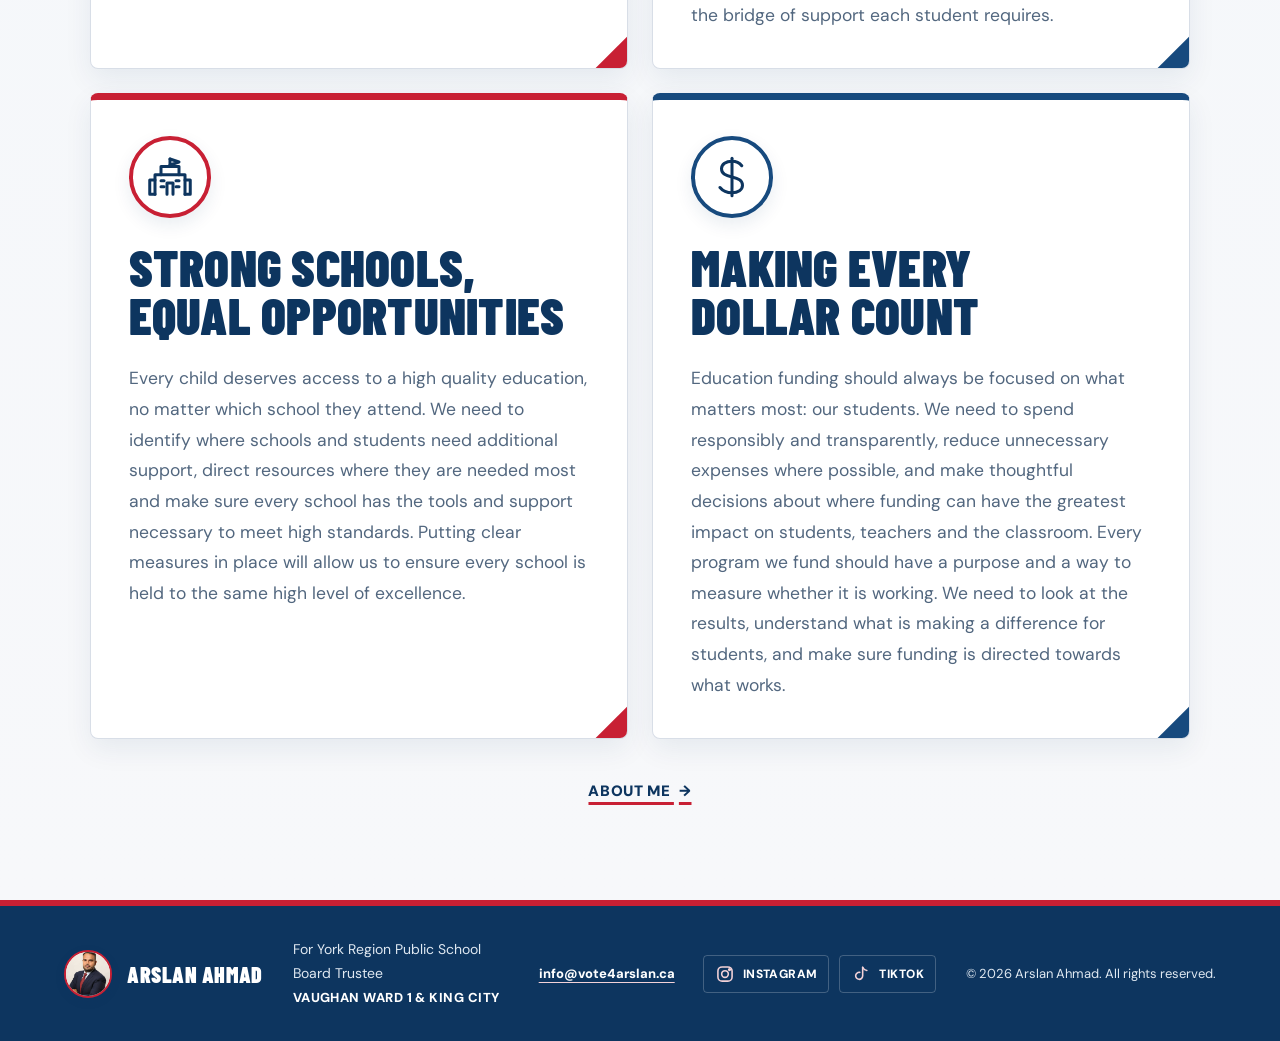
==== commit 0295353d: "add instagram/tiktok" ====
--- a/index.html
+++ b/index.html
@@ -26,7 +26,7 @@
 
   <link
     rel="stylesheet"
-    href="styles.css?v=20260825-1"
+    href="styles.css?v=20260831-1"
   />
 
   <link
@@ -459,6 +459,87 @@
         info@vote4arslan.ca
       </a>
 
+
+      <div
+        class="footer-socials"
+        aria-label="Campaign social media"
+      >
+
+        <a
+          class="footer-social-link"
+          href="https://www.instagram.com/arslan4trustee/"
+          target="_blank"
+          rel="noopener noreferrer"
+          aria-label="Follow Arslan Ahmad on Instagram"
+        >
+
+          <span
+            class="social-icon"
+            aria-hidden="true"
+          >
+            <svg viewBox="0 0 24 24">
+              <rect
+                x="3.5"
+                y="3.5"
+                width="17"
+                height="17"
+                rx="5"
+              ></rect>
+
+              <circle
+                cx="12"
+                cy="12"
+                r="4"
+              ></circle>
+
+              <circle
+                cx="17.4"
+                cy="6.7"
+                r="1"
+              ></circle>
+            </svg>
+          </span>
+
+          <span>
+            Instagram
+          </span>
+
+        </a>
+
+
+        <a
+          class="footer-social-link"
+          href="https://www.tiktok.com/@arslan4trustee"
+          target="_blank"
+          rel="noopener noreferrer"
+          aria-label="Follow Arslan Ahmad on TikTok"
+        >
+
+          <span
+            class="social-icon"
+            aria-hidden="true"
+          >
+            <svg viewBox="0 0 24 24">
+
+              <path
+                d="M14 4v10.2a4.2 4.2 0 1 1-3.5-4.14"
+              ></path>
+
+              <path
+                d="M14 4c1.15 2.2 2.75 3.45 5 3.75"
+              ></path>
+
+            </svg>
+          </span>
+
+          <span>
+            TikTok
+          </span>
+
+        </a>
+
+      </div>
+
     </div>
 
 
--- a/styles.css
+++ b/styles.css
@@ -632,4 +632,276 @@
       27px
       22px;
   }
+}
+
+
+/* =========================
+   SOCIAL MEDIA
+   ========================= */
+
+.social-icon,
+.contact-social-icon {
+  display: grid;
+  place-items: center;
+
+  flex: 0 0 auto;
+}
+
+
+.social-icon svg,
+.contact-social-icon svg {
+  width: 100%;
+  height: 100%;
+
+  fill: none;
+
+  stroke: currentColor;
+  stroke-width: 1.9;
+  stroke-linecap: round;
+  stroke-linejoin: round;
+}
+
+
+/* Footer social links */
+
+.footer-socials {
+  display: flex;
+  align-items: center;
+
+  gap: 10px;
+}
+
+
+.footer-social-link {
+  display: inline-flex;
+  align-items: center;
+
+  gap: 8px;
+
+  padding:
+    8px
+    11px;
+
+  color: var(--white);
+
+  border:
+    1px
+    solid
+    rgba(255, 255, 255, 0.22);
+
+  border-radius: 4px;
+
+  font-size: 12px;
+  font-weight: 800;
+
+  line-height: 1;
+
+  letter-spacing: 0.035em;
+
+  text-decoration: none !important;
+
+  text-transform: uppercase;
+}
+
+
+.footer-social-link .social-icon {
+  width: 20px;
+  height: 20px;
+
+  color: var(--red-soft);
+}
+
+
+.footer-social-link:hover {
+  background:
+    rgba(255, 255, 255, 0.08);
+
+  color: var(--white) !important;
+
+  border-color: var(--red-soft);
+
+  transform: translateY(-1px);
+}
+
+
+/* =========================
+   CONTACT SOCIAL SECTION
+   ========================= */
+
+.contact-social {
+  max-width: 600px;
+
+  margin-top: 32px;
+
+  padding-top: 22px;
+
+  border-top:
+    1px
+    solid
+    var(--line);
+}
+
+
+.contact-social-label {
+  margin:
+    0
+    0
+    13px;
+
+  color: var(--navy-deep);
+
+  font-family:
+    'Barlow Condensed',
+    sans-serif;
+
+  font-size: 17px;
+  font-weight: 900;
+
+  letter-spacing: 0.09em;
+
+  text-transform: uppercase;
+}
+
+
+.contact-social-links {
+  display: grid;
+
+  grid-template-columns:
+    repeat(2, minmax(0, 1fr));
+
+  gap: 12px;
+}
+
+
+.contact-social-link {
+  display: flex;
+  align-items: center;
+
+  gap: 13px;
+
+  min-width: 0;
+
+  padding:
+    13px
+    15px;
+
+  background: var(--white);
+
+  color: var(--navy-deep);
+
+  border:
+    1px
+    solid
+    var(--line);
+
+  border-left:
+    4px
+    solid
+    var(--red);
+
+  border-radius: 4px;
+
+  box-shadow:
+    0
+    5px
+    16px
+    rgba(13, 53, 95, 0.05);
+
+  text-decoration: none;
+}
+
+
+.contact-social-link:hover {
+  border-color: var(--red);
+
+  transform: translateY(-2px);
+
+  box-shadow:
+    0
+    9px
+    22px
+    rgba(13, 53, 95, 0.09);
+}
+
+
+.contact-social-icon {
+  width: 38px;
+  height: 38px;
+
+  padding: 8px;
+
+  color: var(--white);
+
+  background: var(--navy-deep);
+
+  border-radius: 50%;
+}
+
+
+.contact-social-link:last-child
+.contact-social-icon {
+  background: var(--red);
+}
+
+
+.contact-social-copy {
+  display: grid;
+
+  min-width: 0;
+
+  gap: 1px;
+}
+
+
+.contact-social-copy small {
+  color: var(--red);
+
+  font-size: 10px;
+  font-weight: 900;
+
+  letter-spacing: 0.08em;
+}
+
+
+.contact-social-copy strong {
+  overflow-wrap: anywhere;
+
+  color: var(--navy-deep);
+
+  font-size: 14px;
+}
+
+
+/* =========================
+   SOCIAL RESPONSIVE
+   ========================= */
+
+@media (max-width: 900px) {
+
+  .footer-socials {
+    flex-wrap: wrap;
+  }
+
+}
+
+
+@media (max-width: 520px) {
+
+  .contact-social-links {
+    grid-template-columns: 1fr;
+  }
+
+  .footer-socials {
+    width: 100%;
+  }
+
+  .footer-social-link {
+    flex:
+      1
+      1
+      auto;
+
+    justify-content: center;
+  }
+
 }
